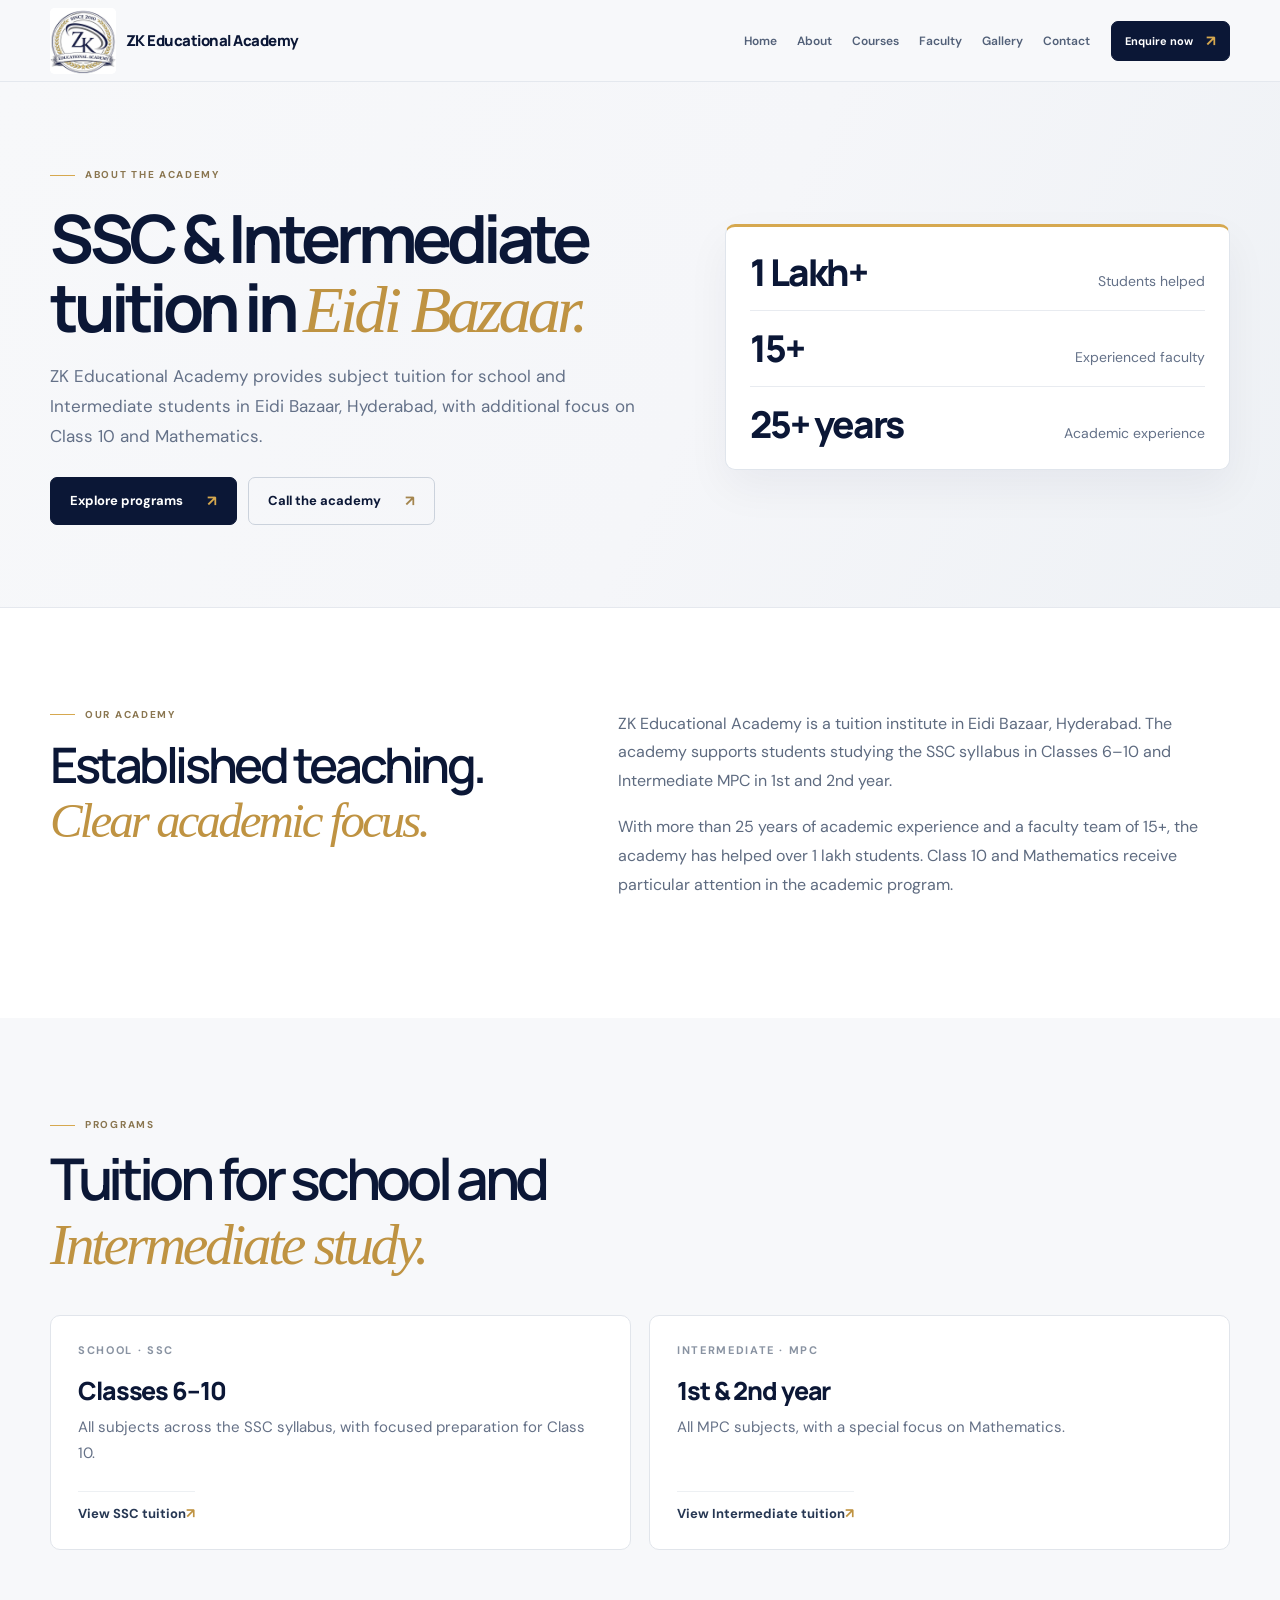
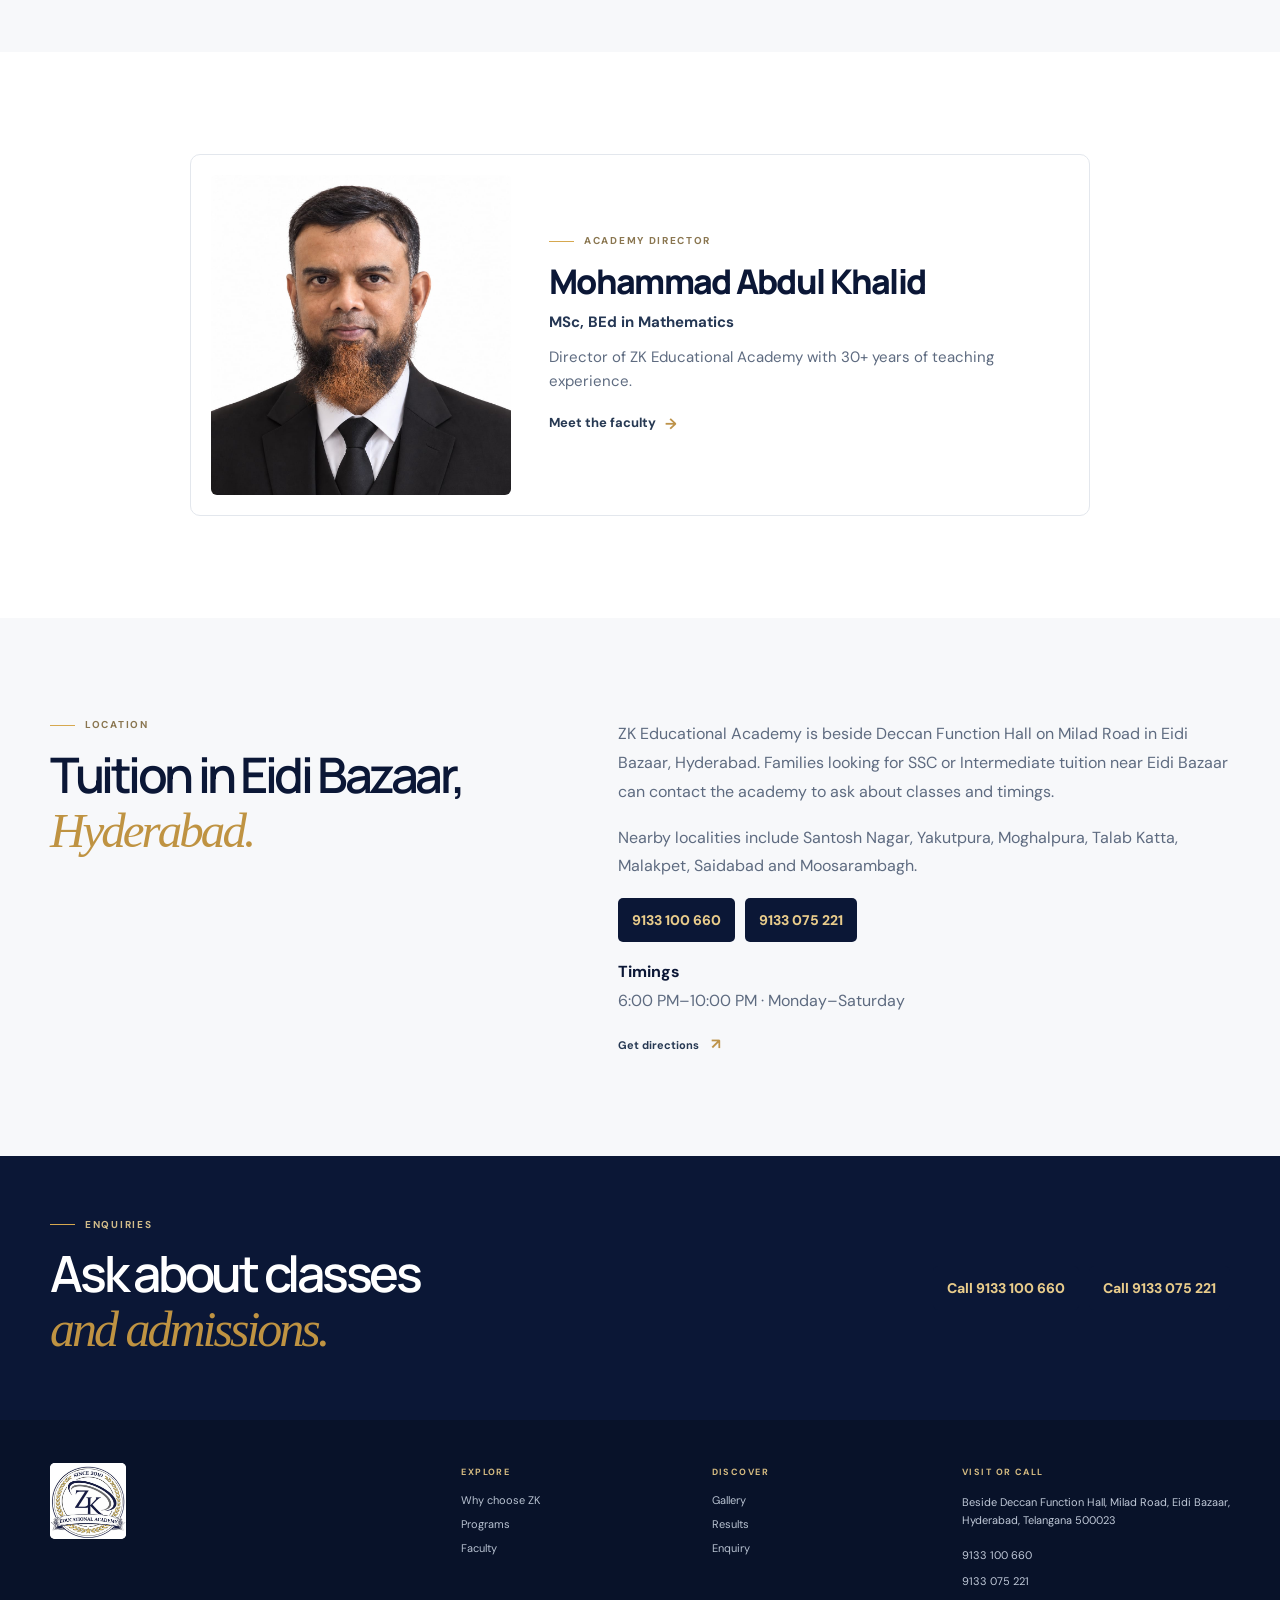
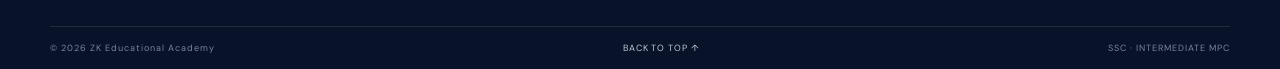
==== about.html @ 7c964c17 "Add files via upload" ====
<!doctype html>
<html lang="en">
<head>
  <meta charset="utf-8">
  <meta name="viewport" content="width=device-width, initial-scale=1">
  <meta name="theme-color" content="#0b1736">
  <meta name="description" content="Learn about ZK Educational Academy in Eidi Bazaar, Hyderabad. SSC Classes 6–10 and Intermediate MPC tuition, experienced faculty, address, timings and contact details.">
  <meta property="og:type" content="website">
  <meta property="og:title" content="About ZK Educational Academy | Tuition in Eidi Bazaar">
  <meta property="og:description" content="SSC and Intermediate MPC tuition in Eidi Bazaar, Hyderabad. Meet our faculty, view courses and find the academy.">
  <title>About ZK Educational Academy | SSC & Intermediate Tuition in Eidi Bazaar, Hyderabad</title>
  <link rel="preconnect" href="https://fonts.googleapis.com">
  <link rel="preconnect" href="https://fonts.gstatic.com" crossorigin>
  <link href="https://fonts.googleapis.com/css2?family=DM+Sans:wght@400;500;600;700&family=Manrope:wght@400;500;600;700;800&display=swap" rel="stylesheet">
  <link rel="stylesheet" href="styles.css">
  <script type="application/ld+json">
  {
    "@context": "https://schema.org",
    "@type": ["EducationalOrganization", "LocalBusiness"],
    "name": "ZK Educational Academy",
    "description": "Tuition for SSC Classes 6–10 and Intermediate MPC 1st and 2nd year, with a special focus on Mathematics.",
    "address": {
      "@type": "PostalAddress",
      "streetAddress": "Beside Deccan Function Hall, Milad Road, Eidi Bazaar",
      "addressLocality": "Hyderabad",
      "addressRegion": "Telangana",
      "postalCode": "500023",
      "addressCountry": "IN"
    },
    "telephone": "+91-9133-100-660",
    "contactPoint": [
      { "@type": "ContactPoint", "telephone": "+91-9133-100-660", "contactType": "admissions enquiries" },
      { "@type": "ContactPoint", "telephone": "+91-9133-075-221", "contactType": "admissions enquiries" }
    ],
    "openingHoursSpecification": {
      "@type": "OpeningHoursSpecification",
      "dayOfWeek": ["Monday", "Tuesday", "Wednesday", "Thursday", "Friday", "Saturday"],
      "opens": "18:00",
      "closes": "22:00"
    },
    "areaServed": [
      "Santosh Nagar", "Yakutpura", "Moghalpura", "Talab Katta", "Eidi Bazaar", "Malakpet", "Saidabad", "Moosarambagh"
    ]
  }
  </script>
</head>
<body>
  <header class="site-header" id="top">
    <div class="container nav-wrap">
      <a class="brand" href="index.html#home" aria-label="ZK Educational Academy home"><img class="brand-logo" src="assets/zk-logo.jpeg" alt=""><span class="brand-name">ZK Educational Academy</span></a>
      <button class="menu-toggle" aria-label="Open navigation" aria-expanded="false" aria-controls="about-navigation"><span></span><span></span></button>
      <nav class="main-nav" id="about-navigation" aria-label="Main navigation">
        <a href="index.html#home">Home</a><a href="about.html" aria-current="page">About</a><a href="index.html#courses">Courses</a><a href="index.html#faculty">Faculty</a><a href="gallery.html">Gallery</a><a href="index.html#contact">Contact</a>
        <a class="button button-small" href="index.html#contact">Enquire now <span aria-hidden="true">↗</span></a>
      </nav>
    </div>
  </header>
  <main class="about-page">
    <section class="about-hero">
      <div class="container about-hero-grid">
        <div>
          <div class="eyebrow"><span class="eyebrow-line"></span> About the academy</div>
          <h1>SSC & Intermediate tuition in <em>Eidi Bazaar.</em></h1>
          <p>ZK Educational Academy provides subject tuition for school and Intermediate students in Eidi Bazaar, Hyderabad, with additional focus on Class 10 and Mathematics.</p>
          <div class="about-hero-actions"><a class="button" href="index.html#courses">Explore programs <span aria-hidden="true">↗</span></a><a class="button button-outline" href="tel:+919133100660">Call the academy <span aria-hidden="true">↗</span></a></div>
        </div>
        <div class="about-metrics" aria-label="Academy experience and student statistics">
          <div><strong>1 Lakh+</strong><span>Students helped</span></div>
          <div><strong>15+</strong><span>Experienced faculty</span></div>
          <div><strong>25+ years</strong><span>Academic experience</span></div>
        </div>
      </div>
    </section>
    <section class="section about-story">
      <div class="container about-story-grid">
        <div class="about-section-title"><div class="eyebrow"><span class="eyebrow-line"></span> Our academy</div><h2>Established teaching.<br><em>Clear academic focus.</em></h2></div>
        <div class="about-story-copy">
          <p>ZK Educational Academy is a tuition institute in Eidi Bazaar, Hyderabad. The academy supports students studying the SSC syllabus in Classes 6–10 and Intermediate MPC in 1st and 2nd year.</p>
          <p>With more than 25 years of academic experience and a faculty team of 15+, the academy has helped over 1 lakh students. Class 10 and Mathematics receive particular attention in the academic program.</p>
        </div>
      </div>
    </section>
    <section class="section about-programs">
      <div class="container">
        <div class="section-heading"><div><div class="eyebrow"><span class="eyebrow-line"></span> Programs</div><h2>Tuition for school and<br><em>Intermediate study.</em></h2></div></div>
        <div class="about-program-grid">
          <article class="about-program-card"><span class="course-kicker">SCHOOL · SSC</span><h3>Classes 6–10</h3><p>All subjects across the SSC syllabus, with focused preparation for Class 10.</p><a class="course-link" href="index.html#courses">View SSC tuition <span>↗</span></a></article>
          <article class="about-program-card"><span class="course-kicker">INTERMEDIATE · MPC</span><h3>1st & 2nd year</h3><p>All MPC subjects, with a special focus on Mathematics.</p><a class="course-link" href="index.html#courses">View Intermediate tuition <span>↗</span></a></article>
        </div>
      </div>
    </section>
    <section class="section about-director">
      <div class="container about-director-card">
        <img src="assets/director.jpeg" alt="Mohammad Abdul Khalid, Director of ZK Educational Academy" loading="lazy">
        <div><div class="eyebrow"><span class="eyebrow-line"></span> Academy director</div><h2>Mohammad Abdul Khalid</h2><p class="about-director-qualification">MSc, BEd in Mathematics</p><p>Director of ZK Educational Academy with 30+ years of teaching experience.</p><a class="text-link" href="index.html#faculty">Meet the faculty <span>→</span></a></div>
      </div>
    </section>
    <section class="section about-local">
      <div class="container about-local-grid">
        <div><div class="eyebrow"><span class="eyebrow-line"></span> Location</div><h2>Tuition in Eidi Bazaar, <em>Hyderabad.</em></h2></div>
        <div><p>ZK Educational Academy is beside Deccan Function Hall on Milad Road in Eidi Bazaar, Hyderabad. Families looking for SSC or Intermediate tuition near Eidi Bazaar can contact the academy to ask about classes and timings.</p><p>Nearby localities include Santosh Nagar, Yakutpura, Moghalpura, Talab Katta, Malakpet, Saidabad and Moosarambagh.</p><div class="about-contact-actions"><a href="tel:+919133100660">9133 100 660</a><a href="tel:+919133075221">9133 075 221</a></div><p class="about-hours"><strong>Timings</strong><br>6:00 PM–10:00 PM · Monday–Saturday</p><a class="text-link" href="https://maps.google.com/?q=Beside+Deccan+Function+Hall,+Milad+Road,+Eidi+Bazaar,+Hyderabad,+Telangana+500023" target="_blank" rel="noopener">Get directions <span>↗</span></a></div>
      </div>
    </section>
    <section class="about-final-cta"><div class="container"><div><div class="eyebrow eyebrow-light"><span class="eyebrow-line"></span> Enquiries</div><h2>Ask about classes<br><em>and admissions.</em></h2></div><div class="about-contact-actions"><a href="tel:+919133100660">Call 9133 100 660</a><a href="tel:+919133075221">Call 9133 075 221</a></div></div></section>
  </main>
  <footer class="footer"><div class="container footer-main"><div><a class="brand brand-light" href="index.html#home" aria-label="ZK Educational Academy home"><img class="brand-logo" src="assets/zk-logo.jpeg" alt="ZK Educational Academy"></a></div><div class="footer-column"><span>EXPLORE</span><a href="index.html#about">Why choose ZK</a><a href="index.html#courses">Programs</a><a href="index.html#faculty">Faculty</a></div><div class="footer-column"><span>DISCOVER</span><a href="gallery.html">Gallery</a><a href="index.html#progress">Results</a><a href="index.html#contact">Enquiry</a></div><div class="footer-column footer-contact"><span>VISIT OR CALL</span><p class="footer-address">Beside Deccan Function Hall, Milad Road, Eidi Bazaar, Hyderabad, Telangana 500023</p><a href="tel:+919133100660">9133 100 660</a><a href="tel:+919133075221">9133 075 221</a></div></div><div class="container footer-bottom"><span>© <span id="year"></span> ZK Educational Academy</span><a href="#top">BACK TO TOP ↑</a><span>SSC · INTERMEDIATE MPC</span></div></footer>
  <script src="about.js"></script>
</body>
</html>
---- styles.css ----
:root{--navy:#0b1736;--navy-2:#13274a;--ink:#182847;--muted:#68758a;--gold:#d6a84f;--gold-light:#e9cc8b;--paper:#f7f8fa;--white:#fff;--line:#e3e7ed;--display:'Manrope',sans-serif;--body:'DM Sans',sans-serif;--wrap:1180px}*{box-sizing:border-box}html{scroll-behavior:smooth;scroll-padding-top:92px}body{margin:0;color:var(--ink);background:var(--paper);font-family:var(--body);-webkit-font-smoothing:antialiased}a{color:inherit;text-decoration:none}img{display:block;max-width:100%}.container{width:min(var(--wrap),calc(100% - 68px));margin:auto}.announcement{background:var(--navy);color:#c7d1e2;font-size:10px;letter-spacing:.035em}.announcement-inner{height:35px;display:flex;justify-content:space-between;align-items:center}.announcement a{color:var(--gold-light);font-weight:700}.announcement a span{padding-left:6px}.site-header{height:82px;position:sticky;top:0;z-index:20;background:#f7f8faee;backdrop-filter:blur(15px);border-bottom:1px solid #dfe4ebc9;transition:box-shadow .25s}.site-header.scrolled{box-shadow:0 7px 24px #0b17360d}.nav-wrap{height:100%;display:flex;align-items:center;justify-content:space-between}.brand{display:inline-flex;align-items:center;gap:10px;flex-shrink:0}.brand-mark{height:40px;width:40px;border-radius:13px;background:var(--navy);color:white;display:grid;place-content:center;font:800 15px var(--display);letter-spacing:-.09em;box-shadow:0 5px 12px #0b173624}.brand-mark span{color:var(--gold);display:inline}.brand-copy{display:flex;flex-direction:column;gap:2px}.brand-copy strong{font:800 13px var(--display);letter-spacing:-.035em;color:var(--navy)}.brand-copy small{font-size:8px;font-weight:700;letter-spacing:.26em;color:#7f899b}.main-nav{display:flex;align-items:center;gap:20px;font-size:10px;font-weight:600;color:#526078}.main-nav>a:not(.button){transition:color .2s}.main-nav>a:not(.button):hover{color:var(--gold)}.button{min-height:48px;padding:0 19px;display:inline-flex;align-items:center;justify-content:center;gap:24px;background:var(--navy);color:#fff;font:700 11px var(--body);border:1px solid var(--navy);border-radius:7px;transition:transform .2s,background .2s,box-shadow .2s}.button:hover{transform:translateY(-2px);background:#172c50;box-shadow:0 8px 22px #0b173626}.button span{font-size:15px;color:var(--gold)}.button-small{min-height:40px;padding:0 13px;gap:13px;margin-left:1px;font-size:10px}.menu-toggle{display:none}.hero{position:relative;overflow:hidden;padding:69px 0 23px;background:linear-gradient(115deg,#f7f8fa 0%,#f5f6f9 51%,#f0f2f6 100%)}.hero-orb{position:absolute;width:600px;height:600px;border-radius:50%;right:-190px;top:-320px;border:1px solid #e9e2cf;box-shadow:0 0 0 55px #d6a84f08,0 0 0 110px #d6a84f05}.hero-grid{position:relative;display:grid;grid-template-columns:.92fr 1.08fr;gap:58px;align-items:center}.hero-copy{padding:8px 0 0 13px}.eyebrow{display:flex;align-items:center;gap:10px;font-size:9px;line-height:1;text-transform:uppercase;letter-spacing:.17em;font-weight:700;color:#8a7650}.eyebrow-line{height:1px;width:25px;background:var(--gold)}.hero h1,.section h2,.contact-copy h2{font:600 clamp(47px,5.3vw,69px)/1.05 var(--display);letter-spacing:-.075em;color:var(--navy)}.hero h1{margin:25px 0 18px}.hero h1 em,.section h2 em,.contact-copy h2 em{font-family:Georgia,serif;font-weight:400;color:#bf9342;letter-spacing:-.06em}.hero-copy>p{max-width:435px;color:#69758a;font-size:13px;line-height:1.9;margin:0}.hero-actions{display:flex;align-items:center;gap:12px;margin-top:28px}.button-outline{color:var(--navy);background:transparent;border-color:#cbd2dc}.button-outline span{color:#a4854e}.button-outline:hover{color:white;border-color:var(--navy)}.hero-footnote{display:flex;align-items:center;gap:10px;margin-top:41px;color:#788297;font-size:10px}.mini-star{color:var(--gold);font-size:16px}.hero-image-wrap{position:relative;height:485px;border-radius:13px;overflow:hidden;background:#c4c9bd;box-shadow:0 22px 55px #0b17361a}.hero-image{width:100%;height:100%;object-fit:cover;object-position:center 51%;transition:transform .65s cubic-bezier(.2,.65,.3,1)}.hero-image-wrap:hover .hero-image,.experience-visual:hover img,.gallery-main:hover img{transform:scale(1.035)}.image-overlay{position:absolute;inset:0;background:linear-gradient(180deg,#0b173607 45%,#0b17366e 100%)}.image-tag{position:absolute;bottom:21px;left:21px;color:white;display:flex;align-items:center;gap:9px;font-size:10px;font-weight:600}.tag-dot{width:7px;height:7px;background:var(--gold);border-radius:50%;box-shadow:0 0 0 4px #d6a84f35}.hero-image-index{position:absolute;top:19px;left:20px;display:flex;flex-direction:column;color:white;font:800 18px var(--display);letter-spacing:-.05em}.hero-image-index span{font:600 7px var(--body);letter-spacing:.19em;margin-top:3px}.hero-bottom{display:flex;align-items:center;gap:16px;margin-top:35px;color:#8b94a2;font-size:8px;letter-spacing:.15em;font-weight:700}.hero-bottom-line{height:1px;width:50px;background:#c6ccd3}.hero-bottom a{color:#46556c;letter-spacing:0;font-size:9px}.hero-bottom a span{color:var(--gold);padding-left:7px;font-size:12px}.trust-strip{background:var(--white);border-top:1px solid #e8ebf0;border-bottom:1px solid #e8ebf0}.trust-items{display:grid;grid-template-columns:repeat(4,1fr);padding:22px 0}.trust-items>div{display:flex;align-items:center;gap:13px;padding:0 22px;border-right:1px solid var(--line)}.trust-items>div:first-child{padding-left:9px}.trust-items>div:last-child{border:0}.trust-icon{width:34px;height:34px;border-radius:10px;display:grid;place-items:center;background:#f7f2e7;color:#b78e44;font-size:16px}.trust-items p{display:flex;flex-direction:column;gap:4px;margin:0}.trust-items strong{font-size:10px;color:var(--navy)}.trust-items small{font-size:9px;color:#8690a0}.section{padding:102px 0}.section-heading{display:flex;align-items:flex-end;justify-content:space-between;gap:30px;margin-bottom:39px}.section h2{font-size:clamp(36px,4vw,51px);margin:17px 0 0;line-height:1.1}.section-heading>p,.experience-head>p{font-size:12px;line-height:1.9;color:var(--muted);max-width:340px;margin:0 0 5px}.why{background:var(--paper)}.feature-grid{display:grid;grid-template-columns:repeat(3,1fr);border-top:1px solid var(--line);border-left:1px solid var(--line)}.feature-card{min-height:205px;padding:22px 23px 20px;background:white;border-right:1px solid var(--line);border-bottom:1px solid var(--line);position:relative;transition:transform .25s,box-shadow .25s;z-index:0}.feature-card:hover{transform:translateY(-4px);box-shadow:0 15px 30px #0b173610;z-index:1}.feature-number{position:absolute;top:20px;right:21px;font-size:8px;font-weight:700;letter-spacing:.12em;color:#a5adba}.feature-symbol{font-size:21px;color:var(--gold)}.feature-card h3{font:700 15px var(--display);letter-spacing:-.04em;color:var(--navy);margin:22px 0 8px}.feature-card p{font-size:10px;line-height:1.8;color:#737f91;margin:0;max-width:255px}.feature-card-dark{background:var(--navy)}.feature-card-dark h3{color:white}.feature-card-dark p{color:#b4bfd0}.feature-card-dark .feature-number{color:#8a9ab7}.courses{background:#eef0f4}.course-grid{display:grid;grid-template-columns:1fr 1fr;gap:19px}.course-card{background:#fff;border:1px solid #e1e5eb;border-radius:10px;overflow:hidden;display:grid;grid-template-columns:.91fr 1.09fr;min-height:280px;transition:transform .25s,box-shadow .25s}.course-card:hover{transform:translateY(-4px);box-shadow:0 17px 33px #0b173613}.course-top{grid-column:1/-1;display:flex;align-items:center;justify-content:space-between;padding:15px 18px 0}.course-kicker{font-size:8px;letter-spacing:.15em;color:#8993a2;font-weight:700}.course-icon{font-size:9px;font-weight:700;color:#b18a48}.course-art{position:relative;margin:13px 0 18px 18px;min-height:186px;border-radius:6px;overflow:hidden;display:flex;align-items:center;justify-content:center}.school-art{background:#e8ebf0}.school-art>span{font:700 56px var(--display);letter-spacing:-.09em;color:#142746;z-index:1}.school-art i{position:absolute;height:1px;width:140%;left:-20%;background:#c8d0dc;transform:rotate(-34deg)}.school-art i:nth-of-type(1){top:37%}.school-art i:nth-of-type(2){top:54%;transform:rotate(27deg);background:#d9bd87}.school-art i:nth-of-type(3){top:72%;transform:rotate(-9deg)}.inter-art{background:#0d1c3c;color:#fff;flex-direction:column;gap:1px}.inter-art>span{font:italic 72px Georgia,serif;color:var(--gold-light);line-height:1}.inter-art small{font-size:7px;letter-spacing:.25em;color:#d8deea}.inter-art i{position:absolute;width:70px;height:70px;border:1px solid #d6a84f45;border-radius:50%;top:22px;right:22px}.inter-art i:last-child{width:120px;height:120px;top:auto;right:auto;bottom:-78px;left:18px}.course-info{padding:25px 20px 18px;display:flex;flex-direction:column}.course-info h3{font:700 17px var(--display);letter-spacing:-.05em;margin:0 0 7px;color:var(--navy)}.course-info>p{font-size:10px;line-height:1.7;color:#788397;margin:0;max-width:250px}.class-pills{display:flex;flex-wrap:wrap;gap:5px;margin:14px 0}.class-pills span{font-size:8px;padding:6px 8px;border:1px solid #e2e6eb;border-radius:3px;color:#58667e}.course-link{display:flex;justify-content:space-between;align-items:center;margin-top:auto;padding-top:12px;border-top:1px solid #edf0f3;font-size:9px;font-weight:700;color:#263753}.course-link span{font-size:14px;color:#bf9342}.course-note{display:flex;justify-content:space-between;gap:20px;padding:18px 2px 0;color:#727e91;font-size:9px;line-height:1.6}.course-note a{color:#253955;font-weight:700;white-space:nowrap}.course-note a span{color:#bf9342;margin-left:5px}.faculty{background:white}.faculty-layout{display:grid;grid-template-columns:.84fr 1.16fr;gap:85px;align-items:center}.faculty-intro h2{margin-bottom:18px}.faculty-intro>p{font-size:12px;line-height:1.9;color:var(--muted);max-width:365px;margin:0 0 25px}.text-link{font-size:10px;font-weight:700;color:#263852}.text-link span{font-size:15px;color:#bd934a;margin-left:9px;transition:margin .2s}.text-link:hover span{margin-left:14px}.faculty-feature{display:grid;grid-template-columns:.88fr 1.12fr;min-height:270px;border:1px solid var(--line);border-radius:9px;overflow:hidden;background:#f9fafb}.faculty-photo{position:relative;overflow:hidden;min-height:270px}.faculty-photo img{height:100%;width:100%;object-fit:cover;object-position:68% center;filter:saturate(.78)}.photo-label{position:absolute;left:10px;bottom:10px;background:#0b1736b5;color:#fff;padding:5px 8px;border-radius:3px;font-size:7px;letter-spacing:.05em}.faculty-details{padding:26px 21px;display:flex;flex-direction:column;align-items:flex-start}.faculty-placeholder{font-size:7px;font-weight:700;letter-spacing:.18em;color:#a5854a}.faculty-details h3{font:700 18px var(--display);letter-spacing:-.05em;color:var(--navy);margin:17px 0 9px}.faculty-details p{font-size:10px;line-height:1.8;color:#778295;margin:0 0 20px}.faculty-details .text-link{margin-top:auto}.experience{background:#f0f1f4}.experience-head{display:flex;align-items:flex-end;justify-content:space-between;gap:30px;margin-bottom:30px}.experience-head h2{margin-bottom:0}.experience-visual{position:relative;height:390px;overflow:hidden;border-radius:9px;background:#c7ccc4}.experience-visual img{width:100%;height:100%;object-fit:cover;object-position:center 48%;transition:transform .65s}.experience-shade{position:absolute;inset:0;background:linear-gradient(90deg,#0b1736b5 0%,#0b17362b 48%,transparent 100%)}.experience-caption{position:absolute;left:38px;bottom:35px;color:white;display:flex;flex-direction:column;gap:12px}.experience-caption span{font-size:8px;font-weight:700;letter-spacing:.19em;color:#e2c98f}.experience-caption strong{font:600 29px/1.2 var(--display);letter-spacing:-.055em}.image-disclaimer{position:absolute;right:13px;bottom:12px;padding:6px 8px;background:#0b173699;color:white;border-radius:3px;font-size:7px;letter-spacing:.04em}.experience-tags{display:flex;align-items:center;gap:8px;padding-top:15px}.experience-tags span{font-size:8px;padding:7px 10px;border:1px solid #d8dde5;border-radius:20px;color:#657187}.experience-tags a{margin-left:auto;font-size:9px;font-weight:700;color:#283b59}.experience-tags a span{border:0;padding:0;color:#bf9342;font-size:13px}.process{background:white}.steps{display:grid;grid-template-columns:repeat(4,1fr);position:relative}.steps:before{content:'';position:absolute;left:8%;right:8%;top:32px;height:1px;background:#e3e5e9}.step{position:relative;padding:0 19px 0 0}.step>span{position:relative;z-index:1;width:65px;height:65px;border:1px solid #e3e5e9;border-radius:50%;background:white;display:grid;place-items:center;color:#b28c4b;font:600 12px var(--display)}.step-icon{position:absolute;top:17px;left:83px;color:#a7afba;font-size:17px}.step h3{font:700 14px var(--display);color:var(--navy);margin:19px 0 6px}.step p{font-size:10px;line-height:1.8;color:#778295;max-width:190px;margin:0}.progress-band{background:var(--navy);color:white;padding:82px 0;overflow:hidden;position:relative}.progress-band:after{content:'';position:absolute;right:-170px;top:-240px;width:600px;height:600px;border:1px solid #ffffff10;border-radius:50%;box-shadow:0 0 0 60px #ffffff04,0 0 0 120px #ffffff03}.progress-inner{display:grid;grid-template-columns:.9fr 1.1fr;align-items:center;gap:90px;position:relative;z-index:1}.eyebrow-light{color:#d2bc8a}.progress-copy h2{font:600 clamp(38px,4vw,51px)/1.1 var(--display);letter-spacing:-.07em;margin:18px 0}.progress-copy h2 em{font-family:Georgia,serif;color:var(--gold-light);font-weight:400}.progress-copy>p{font-size:11px;line-height:1.9;color:#bcc7d8;max-width:390px;margin:0 0 24px}.button-gold{background:var(--gold);border-color:var(--gold);color:var(--navy)}.button-gold span{color:var(--navy)}.button-gold:hover{background:#e2ba6b;border-color:#e2ba6b}.progress-visual{height:250px;border:1px solid #ffffff1c;border-radius:9px;display:grid;place-items:center;position:relative;background:radial-gradient(ellipse at center,#1a3158 0,#0b1736 68%)}.progress-glyph{font:800 112px var(--display);letter-spacing:-.12em;color:#d6a84f;opacity:.87;text-shadow:0 12px 50px #d6a84f24}.progress-caption{position:absolute;bottom:19px;color:#aab8cb;font-size:7px;letter-spacing:.21em}.gallery{background:#f7f8fa}.gallery-grid{display:grid;grid-template-columns:1.5fr 1fr;gap:14px;height:365px}.gallery-main{margin:0;position:relative;overflow:hidden;border-radius:8px;background:#c6ccc2}.gallery-main img{width:100%;height:100%;object-fit:cover;object-position:center 48%;transition:transform .6s}.gallery-main:after{content:'';position:absolute;inset:40% 0 0;background:linear-gradient(transparent,#0b1736b5)}.gallery-main figcaption{position:absolute;z-index:1;left:20px;bottom:18px;display:flex;flex-direction:column;gap:5px;color:white}.gallery-main figcaption span{font-size:7px;letter-spacing:.17em;color:#e3cb92}.gallery-main figcaption strong{font:600 16px var(--display)}.gallery-side{display:grid;grid-template-rows:1fr 1fr;gap:14px}.gallery-placeholder{border-radius:8px;background:#e7eaf0;border:1px dashed #c8cfdb;display:flex;flex-direction:column;align-items:flex-start;justify-content:center;padding:22px 25px;position:relative;overflow:hidden}.gallery-placeholder:after{content:'';position:absolute;width:180px;height:180px;border:1px solid #cbd2dc;border-radius:50%;right:-42px;top:-81px;box-shadow:0 0 0 20px #f0f2f5,0 0 0 21px #d8dde6}.gallery-placeholder-warm{background:#f1ede5;border-color:#ddd2bd}.gallery-placeholder-warm:after{border-color:#e0d2b7;box-shadow:0 0 0 20px #f5f2ed,0 0 0 21px #e5dbc9}.placeholder-mark{font:700 25px var(--display);color:#b58c45;z-index:1}.gallery-placeholder>span:nth-child(2){font-size:7px;letter-spacing:.16em;color:#8a94a4;font-weight:700;margin-top:11px;z-index:1}.gallery-placeholder strong{font:700 13px var(--display);color:#253753;margin-top:5px;z-index:1}.gallery-note{font-size:8px;color:#8a94a3;margin:11px 0 0}.faq{background:white}.faq-layout{display:grid;grid-template-columns:.75fr 1.25fr;gap:95px}.faq-intro h2{font-size:42px;margin-bottom:16px}.faq-intro>p{font-size:11px;line-height:1.9;color:var(--muted);max-width:300px;margin:0 0 20px}.faq-list details{border-bottom:1px solid var(--line)}.faq-list details:first-child{border-top:1px solid var(--line)}.faq-list summary{list-style:none;cursor:pointer;display:flex;justify-content:space-between;align-items:center;gap:20px;padding:17px 2px;font-size:11px;font-weight:700;color:#233651}.faq-list summary::-webkit-details-marker{display:none}.faq-list summary span{height:22px;width:22px;border:1px solid #e0e4e9;border-radius:50%;display:grid;place-items:center;color:#b18d4e;font-size:13px;font-weight:400;flex-shrink:0;transition:transform .2s}.faq-list details[open] summary span{transform:rotate(45deg)}.faq-list details p{font-size:10px;line-height:1.85;color:#748094;padding:0 35px 16px 2px;margin:0}.contact-cta{background:linear-gradient(115deg,#0b1736,#12264a);padding:79px 0;color:white;position:relative;overflow:hidden}.contact-cta:after{content:'';position:absolute;right:-145px;bottom:-320px;width:560px;height:560px;border:1px solid #ffffff12;border-radius:50%;box-shadow:0 0 0 55px #ffffff04,0 0 0 110px #ffffff03}.contact-layout{display:grid;grid-template-columns:1fr .82fr;gap:88px;align-items:center;position:relative;z-index:1}.contact-copy h2{font-size:clamp(40px,4.5vw,56px);color:white;margin:20px 0 17px}.contact-copy h2 em{color:var(--gold-light)}.contact-copy>p{font-size:11px;line-height:1.8;color:#bdc7d7;max-width:400px}.contact-actions{display:flex;align-items:center;gap:20px;margin-top:25px}.contact-direct{font-size:9px;color:#e0e5ed}.contact-direct span{color:var(--gold-light);padding-left:7px}.contact-form{background:#fff;color:var(--navy);padding:23px;border-radius:9px;box-shadow:0 20px 50px #030b1f3b;display:grid;grid-template-columns:1fr 1fr;gap:13px}.form-heading{grid-column:1/-1;display:flex;flex-direction:column;gap:6px;margin-bottom:3px}.form-heading span{font-size:7px;letter-spacing:.17em;color:#a18148;font-weight:700}.form-heading strong{font:700 17px var(--display);letter-spacing:-.04em}.contact-form label{display:flex;flex-direction:column;gap:7px;font-size:8px;font-weight:700;color:#43516a}.contact-form label:nth-of-type(3){grid-column:1/-1}.contact-form input,.contact-form select{width:100%;height:39px;padding:0 10px;background:#f9fafb;border:1px solid #dfe4ea;border-radius:4px;color:#172746;font:10px var(--body);outline:0}.contact-form input:focus,.contact-form select:focus{border-color:#c59b50;box-shadow:0 0 0 2px #d6a84f24}.contact-form input::placeholder{color:#a1a9b4}.form-button{min-height:41px;font-size:9px;gap:17px;padding:0 13px}.form-note{font-size:8px;line-height:1.5;color:#8993a1;margin:0;align-self:center}.footer{background:#081229;color:#fff}.footer-main{display:grid;grid-template-columns:1.4fr .8fr .8fr 1fr;gap:36px;padding:43px 0 38px}.brand-light .brand-mark{background:#f2f3f6;color:var(--navy)}.brand-light .brand-copy strong{color:#fff}.brand-light .brand-copy small{color:#93a0b3}.footer-about{font-size:9px;line-height:1.8;color:#9eabc0;margin:14px 0 0}.footer-column{display:flex;flex-direction:column;align-items:flex-start;gap:10px}.footer-column>span{font-size:7px;letter-spacing:.16em;color:#d5bb81;font-weight:700;margin:3px 0 5px}.footer-column>a{font-size:9px;color:#b8c2d1;transition:color .2s}.footer-column>a:hover{color:var(--gold-light)}.footer-contact p{font-size:9px;line-height:1.8;color:#c0c9d8;margin:0}.footer-contact p small{color:#7e8ca2}.footer-contact>a{margin-top:2px;color:#e2c989}.footer-contact>a span{padding-left:5px}.footer-bottom{height:43px;border-top:1px solid #ffffff1a;display:flex;justify-content:space-between;align-items:center;color:#78869b;font-size:7px;letter-spacing:.11em}.footer-bottom a{color:#c0cad8}.reveal{opacity:1;transform:none;transition:opacity .65s ease,transform .65s cubic-bezier(.2,.65,.3,1)}.reveal-ready .reveal{opacity:0;transform:translateY(16px)}.reveal-ready .reveal.visible{opacity:1;transform:translateY(0)}.reveal-late{transition-delay:.13s}
@media(max-width:1100px){.main-nav{gap:13px;font-size:9px}.main-nav .button-small{font-size:9px;padding:0 10px;gap:8px}.hero-grid{gap:34px}.hero-image-wrap{height:435px}.faculty-layout{gap:48px}.contact-layout{gap:55px}}@media(max-width:850px){.container{width:calc(100% - 48px)}.site-header{height:72px}.menu-toggle{width:40px;height:40px;display:flex;flex-direction:column;justify-content:center;align-items:center;gap:6px;background:transparent;border:1px solid #dfe4eb;border-radius:6px;cursor:pointer}.menu-toggle span{width:17px;height:1.5px;background:var(--navy);transition:transform .2s}.menu-toggle[aria-expanded=true] span:first-child{transform:translateY(3.75px) rotate(45deg)}.menu-toggle[aria-expanded=true] span:last-child{transform:translateY(-3.75px) rotate(-45deg)}.main-nav{display:none;position:absolute;left:0;right:0;top:72px;padding:12px 24px 21px;background:var(--paper);border-bottom:1px solid var(--line);box-shadow:0 15px 25px #0b173616;align-items:stretch;flex-direction:column;gap:0;font-size:12px}.main-nav.open{display:flex}.main-nav>a:not(.button){padding:12px 0;border-bottom:1px solid #e7eaf0}.main-nav .button{align-self:flex-start;margin-top:14px;padding:0 14px}.hero{padding-top:52px}.hero-grid{grid-template-columns:.9fr 1.1fr;gap:25px}.hero-copy{padding-left:0}.hero h1{font-size:clamp(43px,7vw,58px)}.hero-image-wrap{height:390px}.hero-actions{flex-wrap:wrap}.trust-items>div{padding:0 11px;gap:9px}.trust-items strong{font-size:9px}.trust-items small{font-size:8px}.section{padding:80px 0}.feature-card{padding:19px 17px;min-height:192px}.course-card{grid-template-columns:1fr}.course-art{margin:12px 14px 0;min-height:140px}.course-info{padding:16px 17px}.course-top{padding:15px 16px 0}.faculty-layout{grid-template-columns:1fr;gap:30px}.faculty-intro>p{max-width:500px}.faculty-feature{max-width:650px}.progress-inner{gap:35px}.faq-layout{gap:45px}.contact-layout{gap:35px}.footer-main{gap:20px;grid-template-columns:1fr .7fr .7fr 1fr}}@media(max-width:600px){.container{width:calc(100% - 38px)}.announcement{font-size:8px}.announcement-inner{height:32px}.announcement-inner>span{max-width:61%;overflow:hidden;text-overflow:ellipsis;white-space:nowrap}.site-header{height:66px}.main-nav{top:66px}.brand-mark{height:37px;width:37px}.brand-copy strong{font-size:12px}.hero{padding:39px 0 18px}.hero-grid{grid-template-columns:1fr;gap:27px}.hero h1{font-size:clamp(48px,13vw,64px);margin:19px 0 14px}.hero-copy>p{font-size:12px;max-width:440px}.hero-actions{margin-top:20px;gap:9px}.button{min-height:44px;padding:0 14px;gap:16px;font-size:10px}.hero-footnote{margin-top:24px;font-size:9px}.hero-image-wrap{height:315px}.hero-image{object-position:57% center}.image-tag{font-size:8px;bottom:14px;left:13px}.hero-image-index{top:14px;left:14px}.hero-bottom{margin-top:21px;font-size:7px;gap:10px}.trust-items{grid-template-columns:1fr 1fr;padding:10px 0}.trust-items>div{padding:12px 7px;border:0}.trust-items>div:first-child{padding-left:7px}.trust-items>div:nth-child(odd){border-right:1px solid var(--line)}.trust-icon{width:30px;height:30px;flex-shrink:0}.section{padding:67px 0}.section-heading{display:block;margin-bottom:27px}.section h2{font-size:39px;margin-top:15px}.section-heading>p{font-size:11px;margin:15px 0 0;max-width:430px}.feature-grid{grid-template-columns:1fr 1fr}.feature-card{min-height:187px;padding:16px 13px}.feature-number{top:15px;right:13px}.feature-card h3{font-size:13px;margin:20px 0 7px}.feature-card p{font-size:9px}.feature-symbol{font-size:18px}.course-grid{grid-template-columns:1fr;gap:12px}.course-card{grid-template-columns:.8fr 1.2fr;min-height:260px}.course-top{grid-column:1/-1}.course-art{margin:12px 0 15px 13px;min-height:180px}.course-info{padding:22px 14px 15px}.course-info h3{font-size:14px}.course-info>p{font-size:9px}.class-pills{gap:4px;margin:10px 0}.class-pills span{font-size:7px;padding:5px 6px}.course-note{flex-direction:column;gap:9px;font-size:8px}.course-note a{white-space:normal}.faculty-layout{gap:23px}.faculty-intro h2{font-size:38px}.faculty-intro>p{font-size:11px}.faculty-feature{grid-template-columns:.86fr 1.14fr;min-height:238px}.faculty-photo{min-height:238px}.faculty-details{padding:18px 13px}.faculty-details h3{font-size:15px;margin:13px 0 7px}.faculty-details p{font-size:9px}.faculty-details .text-link{font-size:8px}.experience-head{display:block;margin-bottom:22px}.experience-head>p{margin-top:13px}.experience-visual{height:300px}.experience-caption{left:18px;bottom:26px}.experience-caption strong{font-size:24px}.experience-tags{flex-wrap:wrap;gap:6px}.experience-tags span{font-size:7px;padding:6px 8px}.experience-tags a{width:100%;margin:6px 0 0}.steps{grid-template-columns:1fr 1fr;gap:24px 12px}.steps:before{display:none}.step{padding:0}.step>span{width:52px;height:52px}.step-icon{top:14px;left:67px}.step h3{margin:12px 0 5px}.step p{font-size:9px}.progress-band{padding:63px 0}.progress-inner{grid-template-columns:1fr;gap:27px}.progress-copy h2{font-size:42px}.progress-copy>p{font-size:10px}.progress-visual{height:165px}.progress-glyph{font-size:82px}.gallery-grid{height:auto;grid-template-columns:1fr;gap:10px}.gallery-main{height:260px}.gallery-side{grid-template-columns:1fr 1fr;grid-template-rows:145px;gap:10px}.gallery-placeholder{padding:12px}.gallery-placeholder:after{width:120px;height:120px;right:-50px;top:-50px;box-shadow:0 0 0 12px #f0f2f5,0 0 0 13px #d8dde6}.gallery-placeholder-warm:after{box-shadow:0 0 0 12px #f5f2ed,0 0 0 13px #e5dbc9}.gallery-placeholder strong{font-size:10px}.gallery-note{font-size:7px;line-height:1.6}.faq-layout{grid-template-columns:1fr;gap:25px}.faq-intro h2{font-size:37px}.faq-intro>p{max-width:430px}.faq-list summary{font-size:10px;padding:15px 1px}.faq-list details p{font-size:9px}.contact-cta{padding:62px 0}.contact-layout{grid-template-columns:1fr;gap:27px}.contact-copy h2{font-size:43px}.contact-copy>p{font-size:10px}.contact-form{padding:17px;gap:12px}.contact-form input,.contact-form select{height:37px}.footer-main{grid-template-columns:1fr 1fr;gap:25px 16px;padding:32px 0}.footer-about{font-size:8px}.footer-column{gap:9px}.footer-contact{grid-column:1/-1}.footer-bottom{font-size:6px;letter-spacing:.07em}}@media(max-width:370px){.container{width:calc(100% - 30px)}.hero h1{font-size:47px}.hero-actions .button{gap:10px;padding:0 10px}.course-card{grid-template-columns:1fr}.course-art{min-height:130px;margin-right:13px}.course-info{padding-top:14px}.course-top{padding-top:13px}.faculty-feature{grid-template-columns:.8fr 1.2fr}.faculty-details{padding:15px 10px}.feature-card{min-height:200px}.feature-card h3{font-size:12px}.feature-card p{font-size:8px}}@media(prefers-reduced-motion:reduce){html{scroll-behavior:auto}*,*:before,*:after{animation-duration:.01ms!important;animation-iteration-count:1!important;scroll-behavior:auto!important;transition-duration:.01ms!important}.reveal{opacity:1;transform:none}}

/* Readability refinements: preserve the existing palette and component layout. */
.announcement{font-size:11px}
.main-nav{font-size:12px}
.main-nav .button-small{font-size:11px}
.eyebrow{font-size:10px}
.hero h1{font-size:clamp(54px,5.8vw,74px)}
.hero-copy>p,.section-heading>p,.experience-head>p,.faculty-intro>p,.contact-copy>p{font-size:14px;line-height:1.75}
.hero-image-wrap{height:500px}
.hero-bottom{font-size:9px}
.stats-strip{background:var(--navy);color:white}
.stats-items{display:grid;grid-template-columns:1.35fr 1fr 1fr;align-items:center;padding:26px 0}
.stats-items>div{min-height:70px;padding:5px 25px;border-left:1px solid #ffffff24;display:flex;flex-direction:column;justify-content:center}
.stats-items>div:first-child{border-left:0;padding-left:10px}
.stat-primary strong{font:800 clamp(58px,6vw,76px)/.95 var(--display);letter-spacing:-.075em;color:white;white-space:nowrap}
.stat-primary strong span{color:var(--gold)}
.stat-primary p{font-size:14px;font-weight:600;color:#d6deea;margin:9px 0 0}
.stat-item .stat-value{font:800 clamp(38px,4vw,52px)/1 var(--display);color:var(--gold-light);letter-spacing:-.06em;white-space:nowrap}
.stat-item .stat-value span{font:700 .56em var(--display);letter-spacing:-.03em}
.stat-item p{font-size:13px;line-height:1.45;color:#d1d9e6;margin:7px 0 0}
.section h2{font-size:clamp(42px,4.5vw,58px)}
.feature-card{min-height:195px}
.feature-card h3{font-size:17px}
.feature-card p,.course-info>p,.faculty-details p,.step p,.progress-copy>p,.faq-intro>p,.faq-list details p{font-size:13px;line-height:1.7}
.feature-number,.course-kicker,.faculty-placeholder,.experience-caption span,.image-disclaimer,.gallery-main figcaption span,.gallery-placeholder>span:nth-child(2),.form-heading span,.footer-column>span{font-size:9px}
.course-info h3{font-size:19px}
.class-pills span{font-size:10px}
.course-link,.course-note,.experience-tags a,.text-link,.contact-direct{font-size:11px}
.faculty-details h3{font-size:20px}
.experience-caption strong{font-size:34px}
.gallery-placeholder strong{font-size:15px}
.gallery-note{font-size:10px}
.faq-list summary{font-size:13px}
.contact-form label{font-size:10px}
.contact-form input,.contact-form select{font-size:12px;height:43px}
.form-button{font-size:11px}
.form-note{font-size:10px}
.footer-column>a,.footer-contact p{font-size:11px}
.footer-about{font-size:10px}
.footer-bottom{font-size:9px}
.brand-logo{display:block;width:66px;height:66px;object-fit:contain;background:#fff;border-radius:5px}
.brand-light .brand-logo{width:76px;height:76px}
.results-section{padding:64px 0 82px;background:#f0f1f4}
.results-container{width:min(1440px,calc(100% - 52px))}
.results-heading{margin-bottom:24px}
.result-item+.result-item{margin-top:54px}
.result-item h2{font:700 clamp(25px,3vw,34px)/1.2 var(--display);letter-spacing:-.055em;color:var(--navy);margin:0 0 16px}
.result-banner-scroll{width:100%;overflow-x:auto;overflow-y:hidden;border:1px solid #dfe3e8;border-radius:7px;background:#fff;box-shadow:0 12px 34px #0b17360d;-webkit-overflow-scrolling:touch;overscroll-behavior-x:contain}
.result-banner-scroll:focus-visible{outline:3px solid #d6a84f;outline-offset:3px}
.result-banner{display:block;width:2048px;min-width:2048px;max-width:none;height:auto;object-fit:contain}
.faculty-count{display:flex;flex-direction:column;align-items:center;justify-content:center;gap:10px;background:linear-gradient(145deg,#0b1736,#18335c);color:#fff;text-align:center}
.faculty-count strong{font:800 clamp(54px,7vw,82px)/.95 var(--display);letter-spacing:-.08em;color:var(--gold-light)}
.faculty-count span{font-size:9px;letter-spacing:.16em;font-weight:700;color:#dbe1eb}
.gallery-photo{margin:0;position:relative;overflow:hidden;border-radius:8px;background:#d4d9dc;min-height:0}
.gallery-photo img{display:block;width:100%;height:100%;object-fit:cover;transition:transform .5s ease}
.gallery-photo:hover img{transform:scale(1.035)}
.gallery-photo figcaption{position:absolute;left:0;right:0;bottom:0;padding:20px 12px 11px;background:linear-gradient(transparent,#0b1736a8);color:#fff;font-size:9px;font-weight:600}
.classroom-carousel{width:100%;min-width:0}
.carousel-viewport{width:100%;overflow-x:auto;overflow-y:hidden;scrollbar-width:none;overscroll-behavior-x:contain;cursor:grab;touch-action:pan-x;-webkit-overflow-scrolling:touch}
.carousel-viewport::-webkit-scrollbar{display:none}
.carousel-viewport:active{cursor:grabbing}
.carousel-viewport:focus-visible{outline:2px solid var(--gold);outline-offset:4px;border-radius:7px}
.carousel-track,.carousel-group{display:flex;width:max-content}
.carousel-group{gap:16px;padding-right:16px}
.carousel-slide{position:relative;flex:0 0 clamp(350px,38vw,470px);aspect-ratio:1.35;margin:0;overflow:hidden;border-radius:8px;background:#d4d9dc;box-shadow:0 8px 24px #0b173612}
.carousel-slide img{display:block;width:100%;height:100%;object-fit:cover;transition:transform .45s ease}
.carousel-slide:hover img{transform:scale(1.035)}
.carousel-controls{display:flex;align-items:center;justify-content:space-between;gap:14px;margin-top:17px;color:#748094;font-size:11px}
.carousel-controls>div{display:flex;align-items:center;gap:8px}
.carousel-controls button{min-width:38px;height:36px;padding:0 10px;border:1px solid #dce1e8;border-radius:5px;background:#fff;color:var(--navy);font:600 13px var(--body);cursor:pointer;transition:background .2s,border-color .2s}
.carousel-controls button:hover{background:#f1f3f7;border-color:#bbc5d3}
.carousel-controls button[data-carousel-toggle]{min-width:68px;font-size:10px}
.carousel-controls button[hidden]{display:none}
@media(max-width:600px){
  .carousel-group{gap:12px;padding-right:12px}
  .carousel-slide{flex-basis:88vw;aspect-ratio:1.25}
  .carousel-controls{font-size:10px;margin-top:13px}
  .carousel-controls button{min-width:35px;height:34px}
  .footer-main{align-items:start}
  .footer-main>div,.footer-column{min-width:0}
  .footer-contact p{overflow-wrap:anywhere}
  .footer-bottom{height:auto;min-height:0;display:grid;grid-template-columns:minmax(0,1fr) auto;gap:9px 12px;padding:13px 0;font-size:8px;line-height:1.4;letter-spacing:.04em}
  .footer-bottom>span:last-child{grid-column:1/-1;text-align:center}
}
@media(max-width:480px){
  .contact-form{grid-template-columns:minmax(0,1fr)}
  .contact-form label:nth-of-type(3){grid-column:auto}
  .contact-form .form-button{width:max-content;max-width:100%}
  .contact-form .form-note{align-self:start}
  .contact-actions{flex-wrap:wrap;gap:12px 16px}
  .footer-main{grid-template-columns:minmax(0,1fr) minmax(0,1fr);gap:22px 14px}
  .footer-column{overflow-wrap:anywhere}
  .footer-bottom{grid-template-columns:minmax(0,1fr) auto}
  .footer-bottom>span:first-child{max-width:100%;overflow-wrap:anywhere}
}
@media(prefers-reduced-motion:reduce){.carousel-slide img{transition:none}}
.carousel-gallery-link{font-size:11px;font-weight:700;color:#263852;white-space:nowrap}
.carousel-gallery-link span{margin-left:5px;color:#bd934a}
.gallery-page-hero{padding:58px 0 28px;background:#f0f1f4}
.gallery-page-hero h1{font:700 clamp(38px,5vw,54px)/1.1 var(--display);letter-spacing:-.07em;color:var(--navy);margin:17px 0 12px}
.full-gallery-section{padding:28px 0 88px;background:#f0f1f4}
.full-gallery-grid{display:grid;grid-template-columns:repeat(3,minmax(0,1fr));gap:18px}
.full-gallery-item{margin:0;overflow:hidden;border-radius:8px;background:#e1e5e9;box-shadow:0 8px 24px #0b173610}
.full-gallery-item a{display:block;aspect-ratio:4/3;overflow:hidden}
.full-gallery-item img{display:block;width:100%;height:100%;object-fit:cover;transition:transform .35s ease}
.full-gallery-item a:hover img{transform:scale(1.025)}
.full-gallery-item a:focus-visible{outline:3px solid var(--gold);outline-offset:-3px}
@media(max-width:850px){.full-gallery-grid{grid-template-columns:repeat(2,minmax(0,1fr));gap:14px}}
@media(max-width:600px){.carousel-controls{gap:8px}.carousel-gallery-link{font-size:10px}.gallery-page-hero{padding:42px 0 20px}.gallery-page-hero h1{font-size:40px}.full-gallery-section{padding:20px 0 60px}.full-gallery-grid{gap:10px}}
@media(max-width:370px){.full-gallery-grid{grid-template-columns:minmax(0,1fr)}}
@media(max-width:850px){.main-nav{font-size:14px}.main-nav .button-small{font-size:12px}.brand-logo{width:60px;height:60px}.brand-light .brand-logo{width:72px;height:72px}.hero h1{font-size:clamp(47px,7vw,61px)}.hero-image-wrap{height:410px}.stats-items{grid-template-columns:1.15fr 1fr 1fr}.stats-items>div{padding-left:16px;padding-right:12px}.stat-primary strong{font-size:clamp(48px,7vw,64px)}.stat-item .stat-value{font-size:clamp(35px,5vw,46px)}.stat-item p{font-size:12px}.feature-card p,.course-info>p,.faculty-details p,.step p,.progress-copy>p,.faq-intro>p,.faq-list details p{font-size:12px}.feature-card h3{font-size:15px}.section h2{font-size:clamp(40px,5.4vw,52px)}}
@media(max-width:600px){.announcement{font-size:9px}.main-nav{font-size:15px}.brand-logo{width:58px;height:58px}.brand-light .brand-logo{width:68px;height:68px}.hero h1{font-size:clamp(49px,12vw,65px)}.hero-copy>p{font-size:14px;line-height:1.7}.hero-image-wrap{height:330px}.hero-bottom{font-size:8px}.stats-items{grid-template-columns:1fr 1fr;padding:8px 0}.stats-items>div{min-height:82px;padding:10px 8px;border-left:1px solid #ffffff24;text-align:center;align-items:center}.stats-items>div:first-child{grid-column:1/-1;border-left:0;border-bottom:1px solid #ffffff24;min-height:94px;padding:10px 8px}.stats-items>div:last-child{border-left:1px solid #ffffff24}.stat-primary strong{font-size:clamp(38px,10vw,50px)}.stat-primary p{font-size:12px;line-height:1.35;margin-top:7px}.stat-item .stat-value{font-size:clamp(30px,8vw,40px)}.stat-item p{font-size:11px;line-height:1.35;margin-top:6px}.results-section{padding:50px 0 62px}.results-container{width:calc(100% - 30px)}.results-heading{margin-bottom:19px}.result-item h2{font-size:25px;margin-bottom:12px}.result-banner{min-width:900px}.section{padding:66px 0}.section h2{font-size:clamp(39px,10vw,48px)}.section-heading>p,.experience-head>p,.faculty-intro>p{font-size:13px;line-height:1.7}.feature-card{min-height:168px;padding:16px 13px}.feature-card h3{font-size:14px}.feature-card p{font-size:12px;line-height:1.55}.feature-number{font-size:9px}.course-card{min-height:270px}.course-info h3{font-size:16px}.course-info>p{font-size:12px}.class-pills span{font-size:10px}.course-note{font-size:11px}.course-link{font-size:11px}.faculty-intro h2{font-size:40px}.faculty-details h3{font-size:16px}.faculty-details p{font-size:11px;line-height:1.6}.faculty-placeholder{font-size:8px}.faculty-details .text-link{font-size:10px}.experience-head>p{margin-top:12px}.experience-visual{height:290px}.experience-caption strong{font-size:28px}.image-disclaimer{font-size:8px}.experience-tags span{font-size:9px}.experience-tags a{font-size:11px}.step h3{font-size:15px}.step p{font-size:11px;line-height:1.6}.progress-copy h2{font-size:42px}.progress-copy>p{font-size:13px}.gallery-main figcaption span{font-size:8px}.gallery-main figcaption strong{font-size:18px}.gallery-placeholder>span:nth-child(2){font-size:8px}.gallery-placeholder strong{font-size:12px}.gallery-note{font-size:9px}.faq-intro h2{font-size:39px}.faq-list summary{font-size:12px;line-height:1.5}.faq-list details p{font-size:12px}.contact-copy h2{font-size:clamp(39px,10vw,48px)}.contact-copy>p{font-size:13px}.contact-direct{font-size:10px}.contact-form label{font-size:10px}.contact-form input,.contact-form select{font-size:13px;height:42px}.form-note{font-size:9px}.footer-column>a,.footer-contact p{font-size:11px}.footer-column>span{font-size:8px}.footer-bottom{font-size:7px}}

/* Course cards: clear subject-led panels with extra emphasis on Class 10 and Mathematics. */
.course-subjects{align-items:flex-start;justify-content:center;flex-direction:column;padding:20px 18px;gap:7px;background:linear-gradient(145deg,#f0f2f6,#e5e9ef);color:var(--navy)}
.course-subjects.inter-art{background:linear-gradient(145deg,#13274a,#0b1736);color:#fff}
.course-range{font:800 34px/1 var(--display);letter-spacing:-.07em}
.course-art-caption{font-size:10px;font-weight:800;letter-spacing:.13em}
.course-art-rule{width:34px;height:2px;background:var(--gold)}
.course-art-note{font-size:11px;line-height:1.5;opacity:.78}
.class-ten-highlight{display:flex;flex-direction:column;gap:3px;margin:12px 0;padding:10px 12px;border-left:3px solid var(--gold);background:#f7f2e7;border-radius:0 5px 5px 0}
.class-ten-highlight strong{font:800 13px var(--display);color:var(--navy)}
.class-ten-highlight span{font-size:11px;color:#68758a}
.math-highlight{background:#eef1f6;border-left-color:var(--navy)}


/* Simplified course panels */
.course-card{grid-template-columns:1fr;grid-template-rows:auto 1fr;min-height:0;border-radius:12px}
.course-school{border-top:3px solid var(--gold)}
.course-inter{border-top:3px solid var(--navy)}
.course-top{padding:20px 24px 0}
.course-info{padding:17px 24px 23px}
.course-info h3{font-size:22px;line-height:1.25;margin-bottom:9px}
.course-info>p{font-size:14px;line-height:1.65;max-width:440px}
.course-details{display:flex;flex-direction:column;gap:12px;margin:12px 0 14px}
.course-details>span{font-size:12px;color:#68758a}
.class-ten-highlight,.math-focus{margin:0;padding:12px 14px;display:flex;flex-direction:column;gap:4px;border-left:3px solid var(--gold);background:#f7f4ed;border-radius:0 6px 6px 0}
.class-ten-highlight strong,.math-focus strong{font:800 15px var(--display);color:var(--navy)}
.class-ten-highlight span,.math-focus span{font-size:12px;line-height:1.5;color:#68758a}
.math-focus{border-left-color:var(--navy);background:#f0f2f6}
.course-info .course-link{margin-top:auto;padding-top:9px}
@media(max-width:600px){
  .course-top{padding:17px 18px 0}
  .course-info{padding:14px 18px 20px}
  .course-info h3{font-size:19px}
  .course-info>p{font-size:13px}
}


.course-range-badge{display:inline-flex;align-items:center;justify-content:center;min-height:34px;padding:0 12px;border-radius:5px;background:#f7f2e7;color:#8a682e;font:800 11px var(--display);letter-spacing:.055em}
.course-inter .course-range-badge{background:var(--navy);color:#fff}
@media(max-width:420px){.course-range-badge{font-size:9px;padding:0 9px;min-height:30px}.course-kicker{font-size:7px}}


.feature-card{min-height:218px;padding:24px 22px;background:linear-gradient(145deg,#fff,#fafbfd);border-top:2px solid #e7ebf0}
.feature-proof{display:inline-flex;min-height:28px;align-items:center;padding:4px 8px;background:#f6f1e5;color:#987338;border-radius:3px;font:800 12px var(--display);letter-spacing:.07em}
.feature-card h3{margin:21px 0 8px;font-size:17px;line-height:1.35}
.feature-card p{font-size:13px;line-height:1.65}
.feature-card:nth-child(4),.feature-card:nth-child(5){border-top-color:var(--gold)}
.feature-card-dark{background:linear-gradient(145deg,#13274a,#0b1736);border-top-color:var(--gold)}
.feature-card-dark .feature-proof{background:#ffffff16;color:var(--gold-light)}
@media(max-width:600px){.feature-card{min-height:175px;padding:18px 15px}.feature-card h3{font-size:15px;margin-top:15px}.feature-card p{font-size:12px}}


.why .section-heading h2{font-size:clamp(46px,5vw,60px);margin:0}
.why .section-heading>div>p{margin:13px 0 0;font-size:18px;line-height:1.5;color:#68758a}
.feature-card{min-height:230px;padding:26px 24px}
.feature-proof{min-height:35px;padding:6px 10px;font-size:16px;letter-spacing:.045em}
.feature-card h3{font-size:20px;line-height:1.35;margin:20px 0 9px}
.feature-card p{font-size:16px;line-height:1.65;max-width:290px}
@media(max-width:850px){
  .feature-card{min-height:220px;padding:22px 19px}
  .feature-card h3{font-size:18px}
  .feature-card p{font-size:15px}
}
@media(max-width:600px){
  .why .section-heading h2{font-size:42px}
  .why .section-heading>div>p{font-size:16px}
  .feature-grid{grid-template-columns:1fr}
  .feature-card{min-height:0;padding:21px 19px}
  .feature-card h3{font-size:19px;margin:14px 0 7px}
  .feature-card p{font-size:15px;line-height:1.6}
}


/* Keep the three trust statistics visually consistent. */
.stats-items .stat-primary strong,
.stats-items .stat-item .stat-value{font-size:clamp(54px,6vw,74px);color:var(--gold-light)}
.stats-items .stat-primary p,
.stats-items .stat-item p{font-size:15px;color:#e1e7f0}
@media(max-width:850px){
  .stats-items .stat-primary strong,
  .stats-items .stat-item .stat-value{font-size:clamp(46px,6vw,58px)}
}
@media(max-width:600px){
  .stats-items .stat-primary strong,
  .stats-items .stat-item .stat-value{font-size:clamp(36px,9vw,48px)}
  .stats-items .stat-primary p,
  .stats-items .stat-item p{font-size:13px}
}


.faculty-heading{margin-bottom:34px}
.faculty-heading h2{font:600 clamp(42px,4vw,52px)/1.08 var(--display);letter-spacing:-.07em;color:var(--navy);margin:16px 0 0}
.faculty-heading h2 em{font-family:Georgia,serif;font-weight:400;color:#bf9342;letter-spacing:-.06em}
.faculty-cards{display:grid;grid-template-columns:repeat(3,minmax(0,1fr));gap:18px;align-items:stretch}
.faculty-profile{min-width:0;min-height:310px;border:1px solid var(--line);border-radius:10px;overflow:hidden;background:#fff;box-shadow:0 10px 28px #0b17360a}
.director-profile{grid-column:span 2;display:grid;grid-template-columns:minmax(220px,.8fr) 1.2fr}
.faculty-portrait{min-height:310px;overflow:hidden;background:#f2f3f5}
.faculty-portrait img{width:100%;height:100%;object-fit:cover;object-position:center 22%}
.faculty-profile-info{padding:26px;display:flex;flex-direction:column;align-items:flex-start;justify-content:center}
.faculty-role{font-size:11px;letter-spacing:.15em;font-weight:800;color:#a18148}
.faculty-profile-info h3{font:800 23px/1.25 var(--display);letter-spacing:-.045em;color:var(--navy);margin:14px 0 9px}
.faculty-profile-info p{font-size:15px;line-height:1.65;color:#657187;margin:0 0 9px}
.faculty-profile-info .faculty-qualification{font-weight:700;color:#293955}
.faculty-coming{display:flex;flex-direction:column;justify-content:center;padding:25px;background:linear-gradient(145deg,#fafbfc,#f4f6f8);border-style:dashed;box-shadow:none}
.faculty-coming .faculty-profile-info{padding:15px 0 0}
.faculty-coming .faculty-profile-info h3{font-size:19px;margin:9px 0 5px}
.faculty-coming .faculty-profile-info p{font-size:13px;margin:0}
.faculty-placeholder-mark{width:38px;height:38px;border:1px solid #d6dce5;border-radius:50%;display:grid;place-items:center;color:#a18148;font-size:24px;font-weight:400}
@media(max-width:850px){
  .faculty-cards{grid-template-columns:repeat(2,minmax(0,1fr))}
  .director-profile{grid-column:1/-1}
  .faculty-profile{min-height:270px}
  .faculty-portrait{min-height:270px}
}
@media(max-width:600px){
  .faculty-heading{margin-bottom:24px}
  .faculty-heading h2{font-size:40px}
  .faculty-cards{grid-template-columns:1fr;gap:13px}
  .director-profile{grid-column:auto;grid-template-columns:1fr}
  .faculty-portrait{height:310px;min-height:0}
  .faculty-profile{min-height:0}
  .faculty-profile-info{padding:21px}
  .faculty-profile-info h3{font-size:22px}
  .faculty-coming{min-height:155px;padding:19px}
}


.faculty-member{display:flex;flex-direction:column}
.faculty-photo-pending{height:172px;flex:0 0 172px;display:grid;place-items:center;background:linear-gradient(145deg,#f0f2f5,#e7ebf0);color:#8792a2;font-size:11px;font-weight:700;letter-spacing:.08em;text-transform:uppercase}
.faculty-member .faculty-profile-info{flex:1;justify-content:flex-start;padding:20px}
.faculty-member .faculty-profile-info h3{font-size:20px;margin:10px 0 6px}
.faculty-member .faculty-profile-info p{font-size:13px;margin-bottom:5px}
@media(max-width:600px){.faculty-photo-pending{height:190px;flex-basis:190px}.faculty-member .faculty-profile-info{padding:18px}}


/* Keep every faculty profile in the same photo-above-details layout. */
.director-profile{grid-column:auto;display:flex;flex-direction:column}
.director-profile .faculty-portrait{height:290px;min-height:290px;flex:0 0 290px}
.director-profile .faculty-profile-info{flex:1;justify-content:flex-start}
@media(max-width:850px){.director-profile{grid-column:auto}}
@media(max-width:600px){.director-profile .faculty-portrait{height:310px;min-height:310px;flex-basis:310px}}

.director-profile .faculty-portrait img{object-fit:contain;object-position:center;background:#fff}

.director-profile .faculty-portrait{height:420px;min-height:420px;flex-basis:420px}
.director-profile .faculty-portrait img{object-fit:cover;object-position:center 22%}
@media(max-width:600px){
  .director-profile .faculty-portrait{height:min(115vw,440px);min-height:0;flex-basis:auto}
}


.brand-name{font:800 15px/1.15 var(--display);letter-spacing:-.035em;color:var(--navy);white-space:nowrap}
@media(max-width:600px){.brand-name{font-size:12px;letter-spacing:-.045em}}


.hero-grid{grid-template-columns:minmax(0,1fr)}
.hero-copy{max-width:820px}


.contact-bar{background:var(--navy);color:#cbd5e3}
.contact-bar-inner{min-height:34px;display:flex;align-items:center;justify-content:flex-end;gap:20px;font-size:12px}
.contact-bar-inner>span{margin-right:auto;color:#aebbd0;font-size:11px}
.contact-bar-inner a{font-weight:700;color:var(--gold-light);white-space:nowrap}
.contact-bar-inner a:hover{color:#fff}
.footer-contact>a[href^="tel:"]{color:#c0c9d8}
@media(max-width:600px){
  .contact-bar-inner{min-height:32px;gap:12px;font-size:11px}
  .contact-bar-inner>span{font-size:10px}
}


/* Horizontal faculty gallery */
.faculty-heading{position:relative}
.faculty-scroll-hint{display:flex;align-items:center;gap:8px;margin:14px 0 0;color:#68758a;font-size:13px;font-weight:600}
.faculty-scroll-hint span{color:#a18148;font-size:18px}
.faculty-cards{display:flex;gap:18px;overflow-x:auto;overscroll-behavior-inline:contain;scroll-snap-type:x mandatory;scrollbar-width:thin;scrollbar-color:var(--gold) #e8ebf0;padding:0 2px 15px}
.faculty-cards:focus-visible{outline:2px solid var(--gold);outline-offset:4px}
.faculty-profile{flex:0 0 clamp(270px,30vw,330px);min-height:0;scroll-snap-align:start}
.director-profile{grid-column:auto}
.faculty-profile .faculty-portrait{height:270px;min-height:270px;flex:0 0 270px}
.faculty-profile .faculty-portrait img{width:100%;height:100%;object-fit:cover;object-position:center 24%}
.director-profile .faculty-portrait{height:270px;min-height:270px;flex-basis:270px}
.director-profile .faculty-portrait img{object-fit:cover;object-position:center 22%}
.faculty-profile-info{padding:20px}
.faculty-profile-info h3{font-size:20px;line-height:1.3;margin:10px 0 7px}
.faculty-profile-info p{font-size:13px;line-height:1.6;margin-bottom:5px}
.faculty-member .faculty-profile-info{padding:20px}
.faculty-photo-pending{height:270px;flex-basis:270px}
.faculty-profile-pending{display:flex;flex-direction:column}
.faculty-profile-pending .faculty-profile-info{flex:1}
@media(max-width:600px){
  .faculty-cards{gap:13px}
  .faculty-profile{flex-basis:85vw;max-width:340px}
  .faculty-profile .faculty-portrait,.director-profile .faculty-portrait{height:290px;min-height:290px;flex-basis:290px}
  .faculty-photo-pending{height:290px;flex-basis:290px}
}


.hero-contact-details{display:flex;flex-direction:column;align-items:flex-start;gap:16px;margin-top:25px}
.hero-phone-links{display:flex;flex-wrap:wrap;gap:10px}
.hero-phone-links a{display:inline-flex;align-items:center;justify-content:center;min-height:44px;padding:0 16px;border-radius:6px;background:var(--navy);color:var(--gold-light);font-size:15px;font-weight:800;letter-spacing:.015em;box-shadow:0 5px 14px #0b17361c;transition:transform .2s,background .2s}
.hero-phone-links a:hover{transform:translateY(-2px);background:#172c50}
.hero-contact-details>p{display:flex;flex-direction:column;gap:4px;max-width:610px;margin:0;color:#68758a;font-size:13px;line-height:1.6}
.hero-contact-details>p strong{color:var(--navy);font-size:12px}
.footer-contact .footer-address{font-size:11px;line-height:1.65;color:#c0c9d8;margin-bottom:7px}
@media(max-width:600px){
  .hero-contact-details{gap:13px;margin-top:20px}
  .hero-phone-links{gap:8px}
  .hero-phone-links a{min-height:42px;padding:0 12px;font-size:13px}
  .hero-contact-details>p{font-size:12px}
}


.hero-grid{grid-template-columns:minmax(0,1.15fr) minmax(350px,.85fr);gap:clamp(34px,5vw,68px);align-items:center}
.hero-copy{max-width:none}
.hero-contact-card{width:100%;padding:27px 25px;background:#fff;border:1px solid #e3e7ed;border-top:3px solid var(--gold);border-radius:10px;box-shadow:0 18px 44px #0b17360d}
.hero-contact-card>h2{margin:0 0 19px;color:var(--navy);font:800 21px/1.25 var(--display);letter-spacing:-.04em}
.hero-contact-group{padding:15px 0;border-top:1px solid #e8ebf0}
.hero-contact-group h3{margin:0 0 9px;color:#8a7650;font:800 11px/1.3 var(--body);letter-spacing:.12em;text-transform:uppercase}
.hero-contact-group p{margin:0;color:#4e5d74;font-size:14px;line-height:1.65}
.hero-contact-group:last-child{padding-bottom:0}
.hero-contact-group .hero-phone-links{gap:8px}
.hero-contact-group .hero-phone-links a{min-height:43px;padding:0 13px;font-size:14px}
@media(max-width:850px){
  .hero-grid{grid-template-columns:minmax(0,1fr);gap:30px}
  .hero-copy{max-width:720px}
  .hero-contact-card{max-width:650px}
}
@media(max-width:600px){
  .hero-grid{gap:24px}
  .hero-contact-card{padding:21px 18px}
  .hero-contact-card>h2{font-size:19px}
  .hero-contact-group p{font-size:13px}
  .hero-contact-group .hero-phone-links{flex-wrap:wrap}
  .hero-contact-group .hero-phone-links a{font-size:13px}
}


.course-grid{align-items:stretch}
.course-card{min-height:300px}
.course-top{padding:20px 22px 0}
.course-info{padding:17px 22px 23px}
.course-info h3{font-size:26px;line-height:1.25;margin-bottom:9px}
.course-info>p{font-size:16px;line-height:1.55;margin:0 0 14px;color:#657187}
.course-emphasis{display:flex;align-items:center;justify-content:space-between;gap:10px;margin:2px 0 15px;padding:13px 15px;border-left:4px solid var(--gold);border-radius:0 6px 6px 0;background:#f7f2e7}
.course-emphasis span{font-size:13px;color:#68758a}
.course-emphasis strong{font:800 20px/1.2 var(--display);color:var(--navy);text-align:right}
.course-emphasis.math-emphasis{border-left-color:var(--navy);background:#f0f2f6}
@media(max-width:600px){
  .course-card{min-height:0}
  .course-top{padding:17px 18px 0}
  .course-info{padding:15px 18px 20px}
  .course-info h3{font-size:23px}
  .course-info>p{font-size:15px}
  .course-emphasis{padding:12px}
  .course-emphasis strong{font-size:18px}
}


.about-hero{padding:88px 0 82px;background:linear-gradient(115deg,#f7f8fa 0%,#f5f6f9 55%,#eef1f5 100%);border-bottom:1px solid #e5e8ee}
.about-hero-grid{display:grid;grid-template-columns:1.1fr .9fr;gap:58px;align-items:center}
.about-hero h1{max-width:710px;margin:23px 0 18px;font:700 clamp(44px,5.2vw,68px)/1.04 var(--display);letter-spacing:-.075em;color:var(--navy)}
.about-hero h1 em,.about-section-title h2 em,.about-local h2 em,.about-final-cta h2 em{font-family:Georgia,serif;font-weight:400;color:#bf9342;letter-spacing:-.06em}
.about-hero> .container>div:first-child>p{max-width:600px;margin:0;color:#647188;font-size:17px;line-height:1.75}
.about-hero-actions{display:flex;flex-wrap:wrap;gap:11px;margin-top:25px}
.about-hero-actions .button{font-size:13px}
.about-metrics{display:grid;grid-template-columns:1fr;gap:0;padding:8px 24px;background:#fff;border:1px solid #e0e5ec;border-top:3px solid var(--gold);border-radius:10px;box-shadow:0 18px 44px #0b17360d}
.about-metrics>div{display:flex;align-items:baseline;justify-content:space-between;gap:16px;padding:17px 0;border-bottom:1px solid #e8ebf0}
.about-metrics>div:last-child{border-bottom:0}
.about-metrics strong{font:800 clamp(27px,3vw,37px)/1.1 var(--display);letter-spacing:-.055em;color:var(--navy);white-space:nowrap}
.about-metrics span{font-size:14px;color:#647188;text-align:right}
.about-story{background:#fff}
.about-story-grid,.about-local-grid{display:grid;grid-template-columns:.9fr 1.1fr;gap:68px;align-items:start}
.about-section-title h2,.about-local h2{margin:18px 0 0;font:600 clamp(37px,4vw,49px)/1.1 var(--display);letter-spacing:-.07em;color:var(--navy)}
.about-story-copy p,.about-local-grid>div>p{margin:0 0 17px;font-size:16px;line-height:1.8;color:#5e6b80}
.about-programs{background:#f7f8fa}
.about-program-grid{display:grid;grid-template-columns:repeat(2,minmax(0,1fr));gap:18px}
.about-program-card{min-height:235px;padding:27px;background:#fff;border:1px solid #e1e5eb;border-radius:10px;display:flex;flex-direction:column;align-items:flex-start}
.about-program-card .course-kicker{font-size:11px}
.about-program-card h3{margin:18px 0 9px;font:800 25px/1.25 var(--display);letter-spacing:-.045em;color:var(--navy)}
.about-program-card p{margin:0 0 18px;font-size:15px;line-height:1.7;color:#657187}
.about-program-card .course-link{margin-top:auto;font-size:13px}
.about-director{background:#fff}
.about-director-card{display:grid;grid-template-columns:300px 1fr;gap:38px;align-items:center;max-width:900px;margin-inline:auto;padding:20px;border:1px solid var(--line);border-radius:10px}
.about-director-card>img{width:100%;height:320px;object-fit:cover;object-position:center 22%;background:#fff;border-radius:6px}
.about-director-card h2{margin:15px 0 8px;font:800 clamp(25px,3vw,34px)/1.2 var(--display);letter-spacing:-.05em;color:var(--navy)}
.about-director-card p{margin:0 0 10px;font-size:15px;line-height:1.65;color:#5e6b80}
.about-director-card .about-director-qualification{font-weight:700;color:#253754}
.about-director-card .text-link{display:inline-flex;margin-top:10px;font-size:13px}
.about-local{background:#f7f8fa}
.about-contact-actions{display:flex;flex-wrap:wrap;gap:10px;margin:16px 0}
.about-contact-actions a{display:inline-flex;align-items:center;min-height:44px;padding:0 14px;border-radius:5px;background:var(--navy);color:var(--gold-light);font-size:14px;font-weight:800}
.about-hours{margin-top:14px!important}
.about-hours strong{color:var(--navy)}
.about-final-cta{padding:64px 0;background:var(--navy);color:#fff}
.about-final-cta>.container{display:flex;align-items:center;justify-content:space-between;gap:30px}
.about-final-cta h2{margin:16px 0 0;font:600 clamp(37px,4vw,50px)/1.08 var(--display);letter-spacing:-.065em}
.about-final-cta .about-contact-actions{margin:0}
@media(max-width:850px){
  .about-hero{padding:65px 0}
  .about-hero-grid{grid-template-columns:1fr;gap:34px}
  .about-metrics{grid-template-columns:repeat(3,1fr);padding:10px 15px}
  .about-metrics>div{flex-direction:column;align-items:flex-start;justify-content:center;gap:7px;padding:12px;border-bottom:0;border-right:1px solid #e8ebf0}
  .about-metrics>div:last-child{border-right:0}
  .about-metrics span{text-align:left}
  .about-story-grid,.about-local-grid{grid-template-columns:1fr;gap:24px}
}
@media(max-width:600px){
  .about-hero{padding:48px 0}
  .about-hero h1{font-size:clamp(42px,11vw,56px)}
  .about-hero> .container>div:first-child>p{font-size:15px}
  .about-metrics{grid-template-columns:1fr;padding:8px 16px}
  .about-metrics>div{flex-direction:row;align-items:baseline;justify-content:space-between;border-right:0;border-bottom:1px solid #e8ebf0;padding:13px 0}
  .about-metrics>div:last-child{border-bottom:0}
  .about-metrics strong{font-size:29px}
  .about-metrics span{font-size:13px;text-align:right}
  .about-story-grid,.about-local-grid{gap:19px}
  .about-story-copy p,.about-local-grid>div>p{font-size:15px}
  .about-program-grid{grid-template-columns:1fr;gap:13px}
  .about-program-card{min-height:210px;padding:22px}
  .about-director-card{grid-template-columns:1fr;gap:20px;padding:15px}
  .about-director-card>img{height:360px}
  .about-final-cta>.container{align-items:flex-start;flex-direction:column}
  .about-final-cta .about-contact-actions{gap:8px}
}


.reviews-section{background:#f7f8fa}
.review-summary{display:flex;align-items:center;gap:17px;margin:0 0 25px;padding:18px 20px;background:#fff;border:1px solid var(--line);border-radius:8px}
.review-summary-stars{font-size:27px;line-height:1;letter-spacing:.08em;color:#cbd1d9;white-space:nowrap}
.review-summary-stars.has-rating{color:#d6a84f}
.review-summary>div:last-child{display:flex;flex-direction:column;gap:4px}
.review-summary strong{font:800 18px var(--display);color:var(--navy)}
.review-summary span:not(.review-summary-stars){font-size:13px;color:#68758a}
.review-grid{display:grid;grid-template-columns:repeat(3,minmax(0,1fr));gap:16px}
.review-card{min-height:220px;padding:21px;background:#fff;border:1px solid #e1e5eb;border-radius:8px;display:flex;flex-direction:column}
.review-card-top{display:flex;justify-content:space-between;align-items:center;gap:10px}
.review-card-stars{font-size:17px;letter-spacing:.06em;color:#d6a84f}
.review-source{font-size:11px;color:#7c8798}
.review-card blockquote{margin:18px 0;color:#34445e;font-size:15px;line-height:1.7}
.review-attribution{display:flex;justify-content:space-between;align-items:center;gap:12px;margin-top:auto;padding-top:14px;border-top:1px solid #e8ebf0}
.review-attribution strong{font:700 13px var(--display);color:var(--navy)}
.review-attribution span{font-size:11px;color:#7c8798}
.review-empty{margin:0;padding:28px 20px;text-align:center;background:#fff;border:1px dashed #d7dde6;border-radius:8px;color:#68758a;font-size:15px}
.review-empty[hidden]{display:none}
.review-load-more{margin:22px auto 0;display:flex;cursor:pointer;font-size:14px}
.review-load-more[hidden]{display:none}
.review-form{max-width:760px;margin:42px auto 0;padding:28px;background:#fff;border:1px solid var(--line);border-top:3px solid var(--gold);border-radius:9px;box-shadow:0 14px 36px #0b17360b}
.review-form-heading{margin-bottom:22px}
.review-form-heading>span{font-size:11px;font-weight:800;letter-spacing:.12em;color:#8a7650}
.review-form-heading h3{margin:7px 0 0;color:var(--navy);font:800 27px/1.2 var(--display);letter-spacing:-.04em}
.review-name-label,.review-rating-fieldset legend{display:block;margin:16px 0 8px;color:var(--navy);font-size:15px;font-weight:700}
.review-name-label span{color:#788397;font-size:13px;font-weight:400}
.review-form input[type=text],.review-form textarea{display:block;width:100%;padding:12px 13px;border:1px solid #d8dee7;border-radius:6px;background:#fff;color:#283850;font:inherit;font-size:15px;line-height:1.5}
.review-form input[type=text]:focus,.review-form textarea:focus{outline:3px solid #d6a84f45;border-color:#bd9143}
.review-form textarea{min-height:120px;resize:vertical}
.review-rating-fieldset{margin:17px 0 0;padding:0;border:0}
.review-rating-fieldset legend{padding:0}
.review-rating-choices{display:flex;flex-direction:row-reverse;justify-content:flex-end;gap:4px}
.review-rating-choices label{position:relative;cursor:pointer}
.review-rating-choices input{position:absolute;width:1px;height:1px;opacity:0}
.review-rating-choices span{display:block;padding:3px;color:#cbd1d9;font-size:31px;line-height:1.2;letter-spacing:.02em;transition:color .15s}
.review-rating-choices label:hover span,.review-rating-choices label:hover~label span,.review-rating-choices input:checked~span{color:#d6a84f}
.review-rating-choices input:focus-visible+span{outline:3px solid #bd9143;border-radius:4px}
.review-privacy-note,.review-form-status{margin:12px 0;color:#68758a;font-size:13px;line-height:1.6}
.review-submit{margin-top:4px;cursor:pointer}
.review-submit:disabled{cursor:wait;opacity:.55}
.review-form-status[role=status]{min-height:21px;margin-bottom:0}
.review-honeypot{position:absolute!important;left:-10000px!important;width:1px!important;height:1px!important;overflow:hidden!important}
@media(max-width:850px){.review-grid{grid-template-columns:repeat(2,minmax(0,1fr))}}
@media(max-width:600px){
  .review-summary{gap:12px;padding:15px}
  .review-summary-stars{font-size:21px}
  .review-summary strong{font-size:15px}
  .review-summary span:not(.review-summary-stars){font-size:12px}
  .review-grid{grid-template-columns:1fr;gap:12px}
  .review-card{min-height:0;padding:18px}
  .review-card blockquote{font-size:14px}
  .review-form{margin-top:30px;padding:21px 17px}
  .review-form-heading h3{font-size:24px}
}
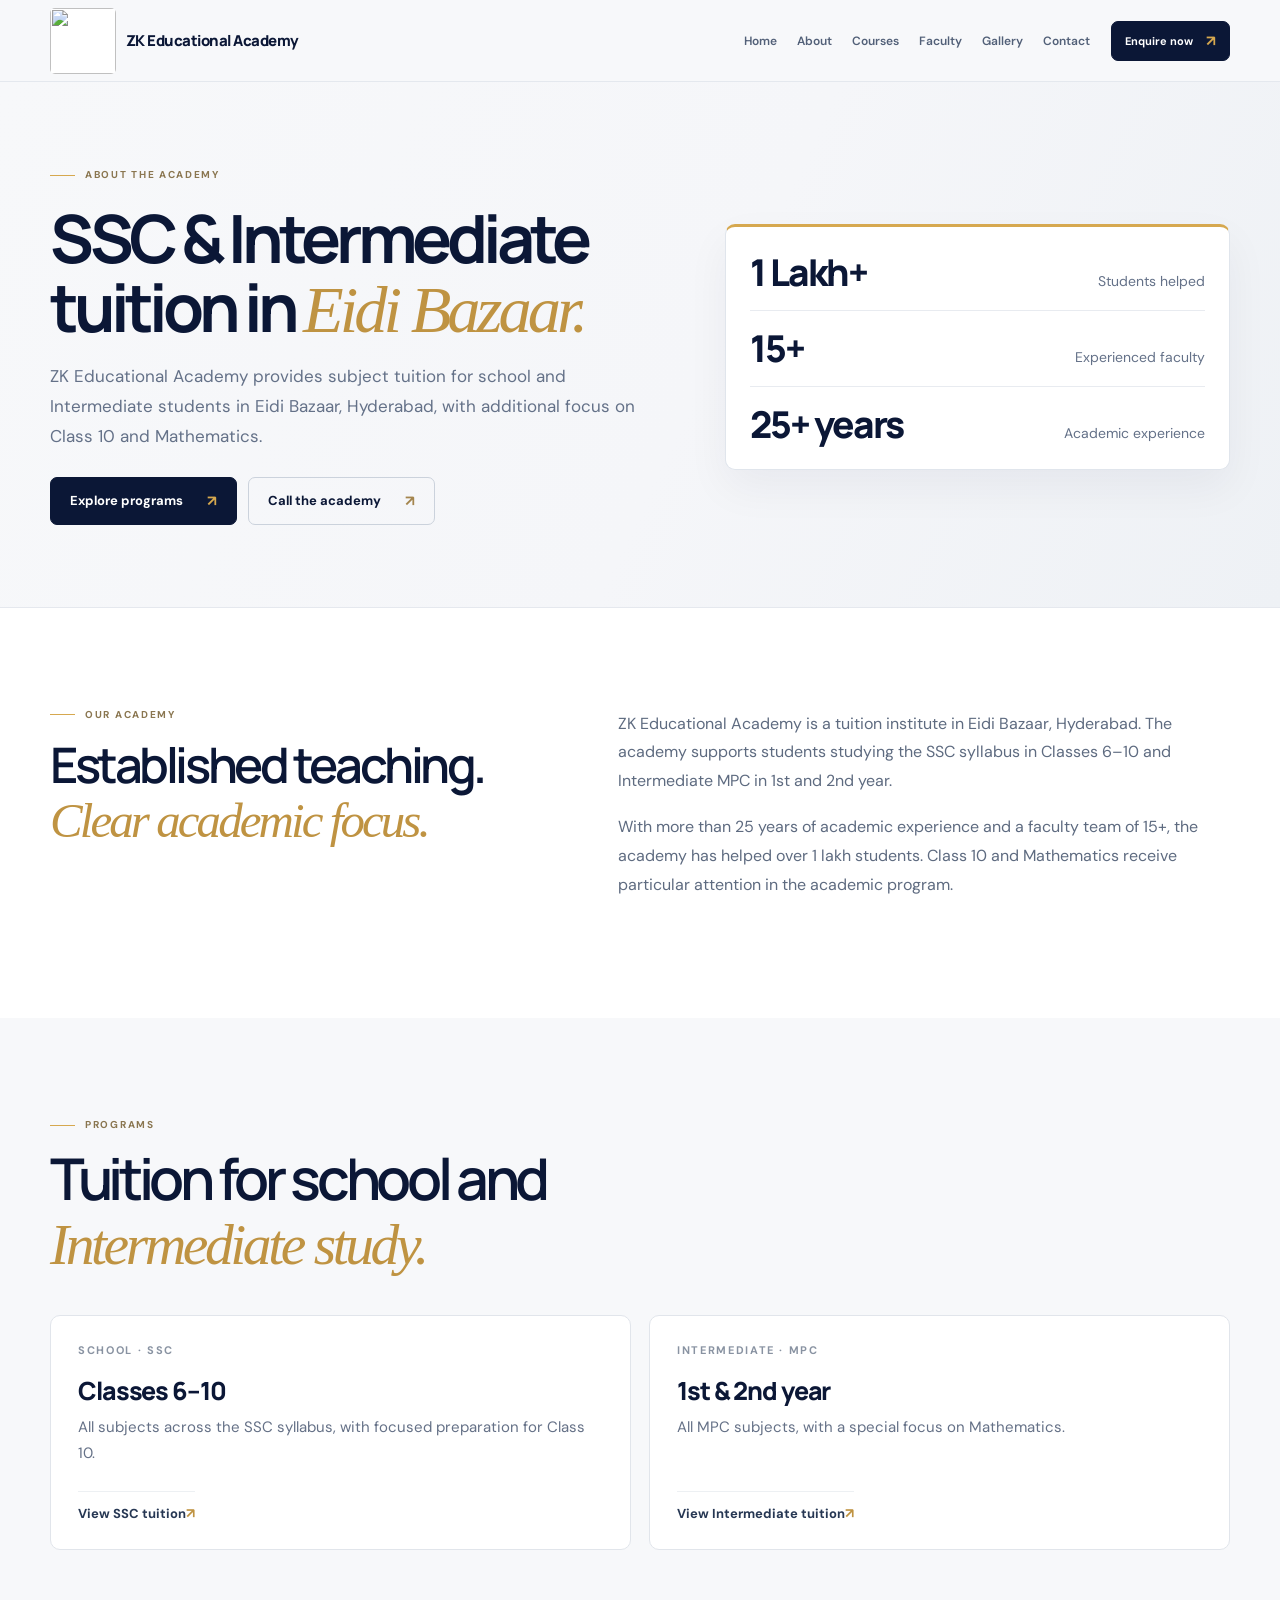
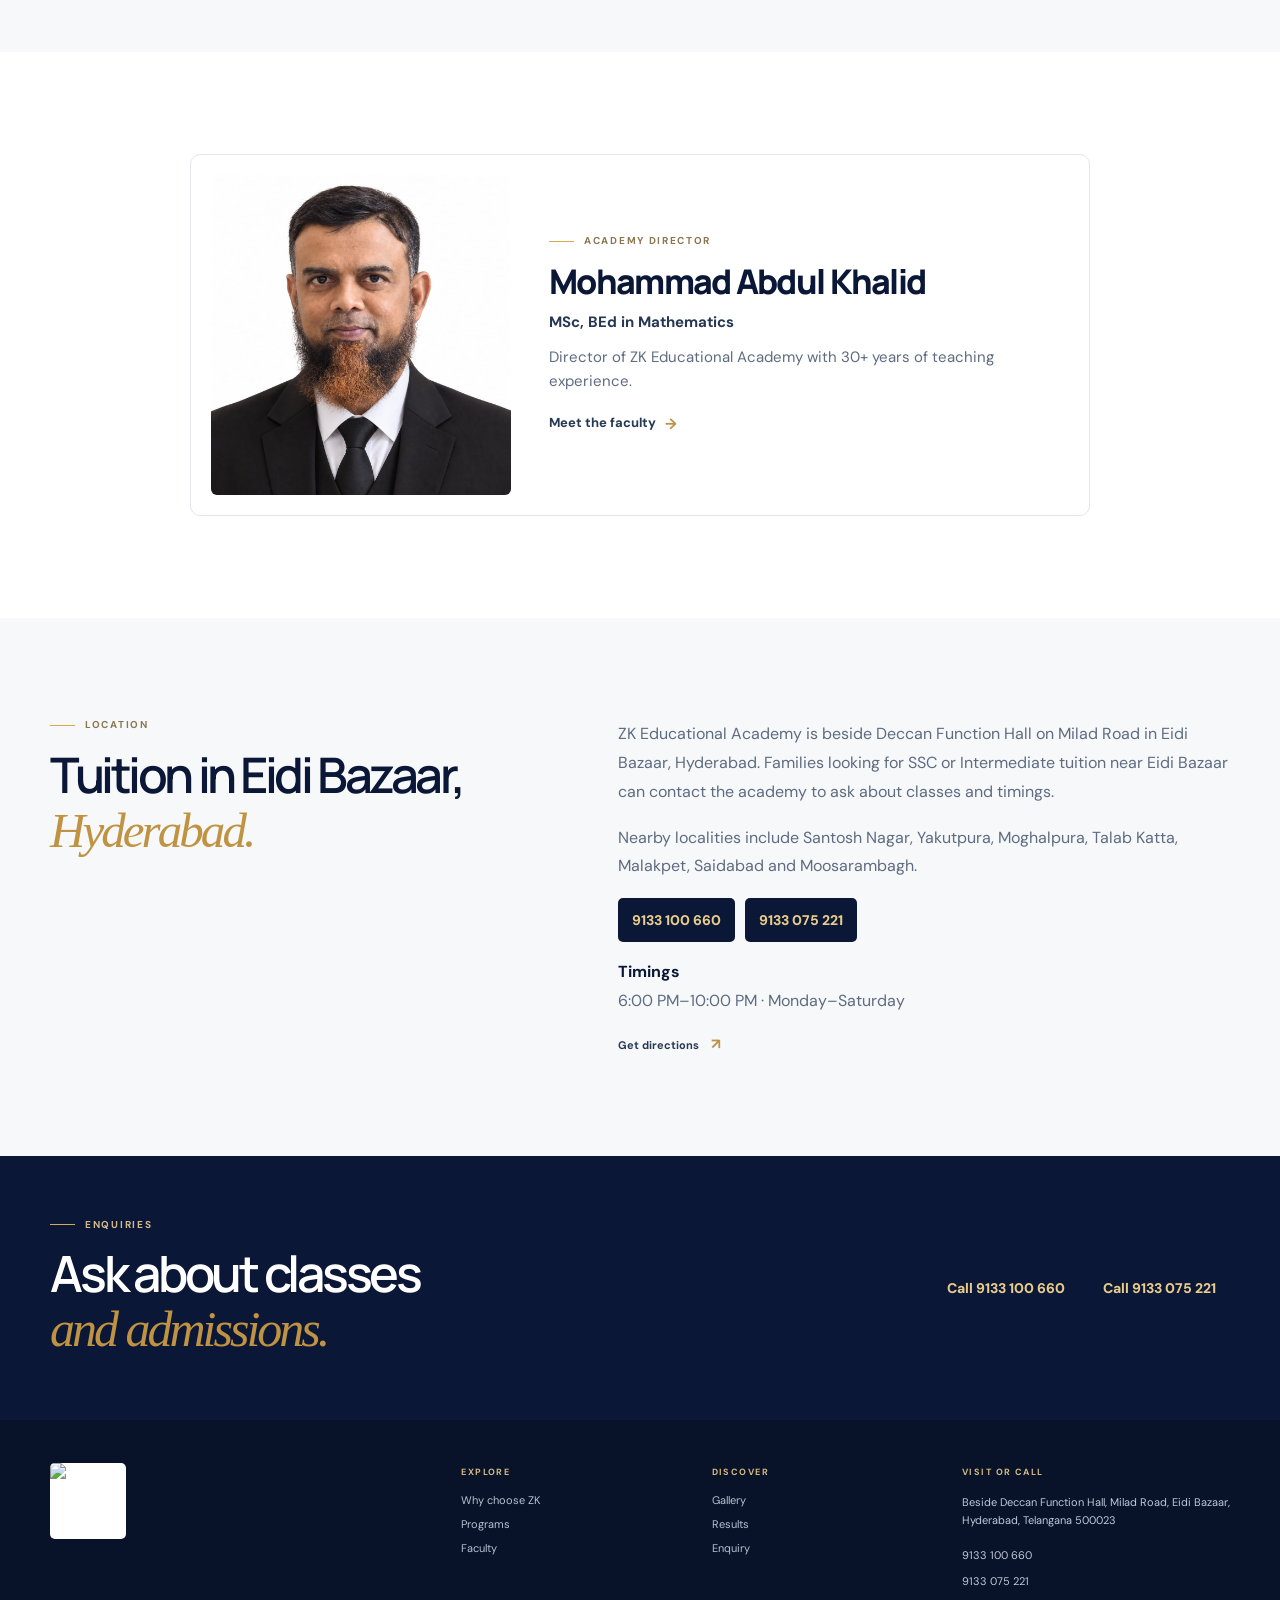
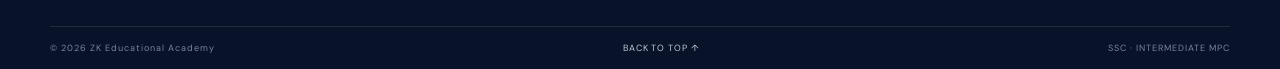
==== commit b29ab6f4: "Add files via upload" ====
--- a/about.html
+++ b/about.html
@@ -4,20 +4,27 @@
   <meta charset="utf-8">
   <meta name="viewport" content="width=device-width, initial-scale=1">
   <meta name="theme-color" content="#0b1736">
+  <link rel="icon" type="image/jpeg" href="/assets/optimized/zk-logo-256.jpeg">
+  <link rel="apple-touch-icon" href="/assets/optimized/zk-logo-256.jpeg">
   <meta name="description" content="Learn about ZK Educational Academy in Eidi Bazaar, Hyderabad. SSC Classes 6–10 and Intermediate MPC tuition, experienced faculty, address, timings and contact details.">
+  <link rel="canonical" href="https://zkeducationalacademy.in/about.html">
   <meta property="og:type" content="website">
+  <meta property="og:url" content="https://zkeducationalacademy.in/about.html">
   <meta property="og:title" content="About ZK Educational Academy | Tuition in Eidi Bazaar">
   <meta property="og:description" content="SSC and Intermediate MPC tuition in Eidi Bazaar, Hyderabad. Meet our faculty, view courses and find the academy.">
   <title>About ZK Educational Academy | SSC & Intermediate Tuition in Eidi Bazaar, Hyderabad</title>
   <link rel="preconnect" href="https://fonts.googleapis.com">
   <link rel="preconnect" href="https://fonts.gstatic.com" crossorigin>
-  <link href="https://fonts.googleapis.com/css2?family=DM+Sans:wght@400;500;600;700&family=Manrope:wght@400;500;600;700;800&display=swap" rel="stylesheet">
+  <link href="https://fonts.googleapis.com/css2?family=DM+Sans:wght@400;600;700&family=Manrope:wght@400;600;700;800&display=swap" rel="stylesheet">
   <link rel="stylesheet" href="styles.css">
   <script type="application/ld+json">
   {
     "@context": "https://schema.org",
     "@type": ["EducationalOrganization", "LocalBusiness"],
+    "@id": "https://zkeducationalacademy.in/#academy",
     "name": "ZK Educational Academy",
+    "url": "https://zkeducationalacademy.in/",
+    "logo": "https://zkeducationalacademy.in/assets/optimized/zk-logo-256.jpeg",
     "description": "Tuition for SSC Classes 6–10 and Intermediate MPC 1st and 2nd year, with a special focus on Mathematics.",
     "address": {
       "@type": "PostalAddress",
@@ -47,7 +54,7 @@
 <body>
   <header class="site-header" id="top">
     <div class="container nav-wrap">
-      <a class="brand" href="index.html#home" aria-label="ZK Educational Academy home"><img class="brand-logo" src="assets/zk-logo.jpeg" alt=""><span class="brand-name">ZK Educational Academy</span></a>
+      <a class="brand" href="index.html#home" aria-label="ZK Educational Academy home"><img class="brand-logo" src="assets/optimized/zk-logo-256.jpeg" width="256" height="256" alt=""><span class="brand-name">ZK Educational Academy</span></a>
       <button class="menu-toggle" aria-label="Open navigation" aria-expanded="false" aria-controls="about-navigation"><span></span><span></span></button>
       <nav class="main-nav" id="about-navigation" aria-label="Main navigation">
         <a href="index.html#home">Home</a><a href="about.html" aria-current="page">About</a><a href="index.html#courses">Courses</a><a href="index.html#faculty">Faculty</a><a href="gallery.html">Gallery</a><a href="index.html#contact">Contact</a>
@@ -91,7 +98,7 @@
     </section>
     <section class="section about-director">
       <div class="container about-director-card">
-        <img src="assets/director.jpeg" alt="Mohammad Abdul Khalid, Director of ZK Educational Academy" loading="lazy">
+        <img src="assets/director.jpeg" width="1089" height="1445" alt="Mohammad Abdul Khalid, Director of ZK Educational Academy" loading="lazy" decoding="async">
         <div><div class="eyebrow"><span class="eyebrow-line"></span> Academy director</div><h2>Mohammad Abdul Khalid</h2><p class="about-director-qualification">MSc, BEd in Mathematics</p><p>Director of ZK Educational Academy with 30+ years of teaching experience.</p><a class="text-link" href="index.html#faculty">Meet the faculty <span>→</span></a></div>
       </div>
     </section>
@@ -103,7 +110,7 @@
     </section>
     <section class="about-final-cta"><div class="container"><div><div class="eyebrow eyebrow-light"><span class="eyebrow-line"></span> Enquiries</div><h2>Ask about classes<br><em>and admissions.</em></h2></div><div class="about-contact-actions"><a href="tel:+919133100660">Call 9133 100 660</a><a href="tel:+919133075221">Call 9133 075 221</a></div></div></section>
   </main>
-  <footer class="footer"><div class="container footer-main"><div><a class="brand brand-light" href="index.html#home" aria-label="ZK Educational Academy home"><img class="brand-logo" src="assets/zk-logo.jpeg" alt="ZK Educational Academy"></a></div><div class="footer-column"><span>EXPLORE</span><a href="index.html#about">Why choose ZK</a><a href="index.html#courses">Programs</a><a href="index.html#faculty">Faculty</a></div><div class="footer-column"><span>DISCOVER</span><a href="gallery.html">Gallery</a><a href="index.html#progress">Results</a><a href="index.html#contact">Enquiry</a></div><div class="footer-column footer-contact"><span>VISIT OR CALL</span><p class="footer-address">Beside Deccan Function Hall, Milad Road, Eidi Bazaar, Hyderabad, Telangana 500023</p><a href="tel:+919133100660">9133 100 660</a><a href="tel:+919133075221">9133 075 221</a></div></div><div class="container footer-bottom"><span>© <span id="year"></span> ZK Educational Academy</span><a href="#top">BACK TO TOP ↑</a><span>SSC · INTERMEDIATE MPC</span></div></footer>
-  <script src="about.js"></script>
+  <footer class="footer"><div class="container footer-main"><div><a class="brand brand-light" href="index.html#home" aria-label="ZK Educational Academy home"><img class="brand-logo" src="assets/optimized/zk-logo-256.jpeg" width="256" height="256" alt="ZK Educational Academy"></a></div><div class="footer-column"><span>EXPLORE</span><a href="index.html#about">Why choose ZK</a><a href="index.html#courses">Programs</a><a href="index.html#faculty">Faculty</a></div><div class="footer-column"><span>DISCOVER</span><a href="gallery.html">Gallery</a><a href="index.html#progress">Results</a><a href="index.html#contact">Enquiry</a></div><div class="footer-column footer-contact"><span>VISIT OR CALL</span><p class="footer-address">Beside Deccan Function Hall, Milad Road, Eidi Bazaar, Hyderabad, Telangana 500023</p><a href="tel:+919133100660">9133 100 660</a><a href="tel:+919133075221">9133 075 221</a></div></div><div class="container footer-bottom"><span>© <span id="year"></span> ZK Educational Academy</span><a href="#top">BACK TO TOP ↑</a><span>SSC · INTERMEDIATE MPC</span></div></footer>
+  <script src="about.js" defer></script>
 </body>
 </html>
--- a/styles.css
+++ b/styles.css
@@ -57,33 +57,14 @@
 .gallery-photo img{display:block;width:100%;height:100%;object-fit:cover;transition:transform .5s ease}
 .gallery-photo:hover img{transform:scale(1.035)}
 .gallery-photo figcaption{position:absolute;left:0;right:0;bottom:0;padding:20px 12px 11px;background:linear-gradient(transparent,#0b1736a8);color:#fff;font-size:9px;font-weight:600}
-.classroom-carousel{width:100%;min-width:0}
-.carousel-viewport{width:100%;overflow-x:auto;overflow-y:hidden;scrollbar-width:none;overscroll-behavior-x:contain;cursor:grab;touch-action:pan-x;-webkit-overflow-scrolling:touch}
-.carousel-viewport::-webkit-scrollbar{display:none}
-.carousel-viewport:active{cursor:grabbing}
-.carousel-viewport:focus-visible{outline:2px solid var(--gold);outline-offset:4px;border-radius:7px}
-.carousel-track,.carousel-group{display:flex;width:max-content}
-.carousel-group{gap:16px;padding-right:16px}
-.carousel-slide{position:relative;flex:0 0 clamp(350px,38vw,470px);aspect-ratio:1.35;margin:0;overflow:hidden;border-radius:8px;background:#d4d9dc;box-shadow:0 8px 24px #0b173612}
-.carousel-slide img{display:block;width:100%;height:100%;object-fit:cover;transition:transform .45s ease}
-.carousel-slide:hover img{transform:scale(1.035)}
-.carousel-controls{display:flex;align-items:center;justify-content:space-between;gap:14px;margin-top:17px;color:#748094;font-size:11px}
-.carousel-controls>div{display:flex;align-items:center;gap:8px}
-.carousel-controls button{min-width:38px;height:36px;padding:0 10px;border:1px solid #dce1e8;border-radius:5px;background:#fff;color:var(--navy);font:600 13px var(--body);cursor:pointer;transition:background .2s,border-color .2s}
-.carousel-controls button:hover{background:#f1f3f7;border-color:#bbc5d3}
-.carousel-controls button[data-carousel-toggle]{min-width:68px;font-size:10px}
-.carousel-controls button[hidden]{display:none}
-@media(max-width:600px){
-  .carousel-group{gap:12px;padding-right:12px}
-  .carousel-slide{flex-basis:88vw;aspect-ratio:1.25}
-  .carousel-controls{font-size:10px;margin-top:13px}
-  .carousel-controls button{min-width:35px;height:34px}
+@media(max-width:600px){
   .footer-main{align-items:start}
   .footer-main>div,.footer-column{min-width:0}
   .footer-contact p{overflow-wrap:anywhere}
   .footer-bottom{height:auto;min-height:0;display:grid;grid-template-columns:minmax(0,1fr) auto;gap:9px 12px;padding:13px 0;font-size:8px;line-height:1.4;letter-spacing:.04em}
   .footer-bottom>span:last-child{grid-column:1/-1;text-align:center}
 }
+
 @media(max-width:480px){
   .contact-form{grid-template-columns:minmax(0,1fr)}
   .contact-form label:nth-of-type(3){grid-column:auto}
@@ -95,9 +76,18 @@
   .footer-bottom{grid-template-columns:minmax(0,1fr) auto}
   .footer-bottom>span:first-child{max-width:100%;overflow-wrap:anywhere}
 }
-@media(prefers-reduced-motion:reduce){.carousel-slide img{transition:none}}
-.carousel-gallery-link{font-size:11px;font-weight:700;color:#263852;white-space:nowrap}
-.carousel-gallery-link span{margin-left:5px;color:#bd934a}
+.gallery-scroll-feature{overflow-x:clip}
+.spotlight-images{display:flex;flex-direction:column;gap:clamp(20px,3vw,38px);padding:8px 0 4px}
+.spotlight-row{position:relative;width:100%;height:calc(var(--spotlight-image-height) + 14px)}
+.spotlight-image{position:absolute;top:0;left:0;margin:0;overflow:hidden;border-radius:8px;background:#d4d9dc;clip-path:inset(0 20% 0 20%);box-shadow:0 14px 36px #0b17361b;will-change:translate,clip-path}
+.spotlight-image img{display:block;width:100%;height:100%;object-fit:cover}
+.spotlight-copy{position:absolute;inset:0 auto 0 0;width:min(24vw,285px);display:flex;flex-direction:column;justify-content:center;gap:10px;padding:16px 18px;will-change:translate,clip-path,opacity}
+.spotlight-copy:before{content:"";width:34px;height:2px;background:var(--gold);margin-bottom:3px}
+.spotlight-copy>span{font-size:10px;font-weight:800;letter-spacing:.15em;color:#927748}
+.spotlight-copy h3{margin:0;color:var(--navy);font:700 clamp(20px,2.25vw,29px)/1.13 var(--display);letter-spacing:-.055em}
+.spotlight-copy p{margin:0;color:#68758a;font-size:14px;line-height:1.65}
+.gallery-scroll-footer{display:flex;align-items:center;justify-content:space-between;gap:16px;margin-top:28px;padding-top:17px;border-top:1px solid var(--line);color:#748094;font-size:12px}
+.gallery-scroll-footer .text-link{font-size:12px;font-weight:700;white-space:nowrap}
 .gallery-page-hero{padding:58px 0 28px;background:#f0f1f4}
 .gallery-page-hero h1{font:700 clamp(38px,5vw,54px)/1.1 var(--display);letter-spacing:-.07em;color:var(--navy);margin:17px 0 12px}
 .full-gallery-section{padding:28px 0 88px;background:#f0f1f4}
@@ -108,7 +98,8 @@
 .full-gallery-item a:hover img{transform:scale(1.025)}
 .full-gallery-item a:focus-visible{outline:3px solid var(--gold);outline-offset:-3px}
 @media(max-width:850px){.full-gallery-grid{grid-template-columns:repeat(2,minmax(0,1fr));gap:14px}}
-@media(max-width:600px){.carousel-controls{gap:8px}.carousel-gallery-link{font-size:10px}.gallery-page-hero{padding:42px 0 20px}.gallery-page-hero h1{font-size:40px}.full-gallery-section{padding:20px 0 60px}.full-gallery-grid{gap:10px}}
+@media(max-width:700px){.spotlight-row{height:calc(var(--spotlight-image-height) + 114px)}.spotlight-copy{inset:calc(var(--spotlight-image-height) + 12px) 0 auto!important;width:100%;height:auto;padding:0;text-align:left!important}.spotlight-copy:before{margin-bottom:0}.spotlight-copy h3{font-size:22px}.spotlight-copy p{font-size:13px}}
+@media(max-width:600px){.gallery-page-hero{padding:42px 0 20px}.gallery-page-hero h1{font-size:40px}.full-gallery-section{padding:20px 0 60px}.full-gallery-grid{gap:10px}.spotlight-images{gap:18px}.gallery-scroll-footer{align-items:flex-start;flex-direction:column;gap:7px;margin-top:21px;font-size:11px}}
 @media(max-width:370px){.full-gallery-grid{grid-template-columns:minmax(0,1fr)}}
 @media(max-width:850px){.main-nav{font-size:14px}.main-nav .button-small{font-size:12px}.brand-logo{width:60px;height:60px}.brand-light .brand-logo{width:72px;height:72px}.hero h1{font-size:clamp(47px,7vw,61px)}.hero-image-wrap{height:410px}.stats-items{grid-template-columns:1.15fr 1fr 1fr}.stats-items>div{padding-left:16px;padding-right:12px}.stat-primary strong{font-size:clamp(48px,7vw,64px)}.stat-item .stat-value{font-size:clamp(35px,5vw,46px)}.stat-item p{font-size:12px}.feature-card p,.course-info>p,.faculty-details p,.step p,.progress-copy>p,.faq-intro>p,.faq-list details p{font-size:12px}.feature-card h3{font-size:15px}.section h2{font-size:clamp(40px,5.4vw,52px)}}
 @media(max-width:600px){.announcement{font-size:9px}.main-nav{font-size:15px}.brand-logo{width:58px;height:58px}.brand-light .brand-logo{width:68px;height:68px}.hero h1{font-size:clamp(49px,12vw,65px)}.hero-copy>p{font-size:14px;line-height:1.7}.hero-image-wrap{height:330px}.hero-bottom{font-size:8px}.stats-items{grid-template-columns:1fr 1fr;padding:8px 0}.stats-items>div{min-height:82px;padding:10px 8px;border-left:1px solid #ffffff24;text-align:center;align-items:center}.stats-items>div:first-child{grid-column:1/-1;border-left:0;border-bottom:1px solid #ffffff24;min-height:94px;padding:10px 8px}.stats-items>div:last-child{border-left:1px solid #ffffff24}.stat-primary strong{font-size:clamp(38px,10vw,50px)}.stat-primary p{font-size:12px;line-height:1.35;margin-top:7px}.stat-item .stat-value{font-size:clamp(30px,8vw,40px)}.stat-item p{font-size:11px;line-height:1.35;margin-top:6px}.results-section{padding:50px 0 62px}.results-container{width:calc(100% - 30px)}.results-heading{margin-bottom:19px}.result-item h2{font-size:25px;margin-bottom:12px}.result-banner{min-width:900px}.section{padding:66px 0}.section h2{font-size:clamp(39px,10vw,48px)}.section-heading>p,.experience-head>p,.faculty-intro>p{font-size:13px;line-height:1.7}.feature-card{min-height:168px;padding:16px 13px}.feature-card h3{font-size:14px}.feature-card p{font-size:12px;line-height:1.55}.feature-number{font-size:9px}.course-card{min-height:270px}.course-info h3{font-size:16px}.course-info>p{font-size:12px}.class-pills span{font-size:10px}.course-note{font-size:11px}.course-link{font-size:11px}.faculty-intro h2{font-size:40px}.faculty-details h3{font-size:16px}.faculty-details p{font-size:11px;line-height:1.6}.faculty-placeholder{font-size:8px}.faculty-details .text-link{font-size:10px}.experience-head>p{margin-top:12px}.experience-visual{height:290px}.experience-caption strong{font-size:28px}.image-disclaimer{font-size:8px}.experience-tags span{font-size:9px}.experience-tags a{font-size:11px}.step h3{font-size:15px}.step p{font-size:11px;line-height:1.6}.progress-copy h2{font-size:42px}.progress-copy>p{font-size:13px}.gallery-main figcaption span{font-size:8px}.gallery-main figcaption strong{font-size:18px}.gallery-placeholder>span:nth-child(2){font-size:8px}.gallery-placeholder strong{font-size:12px}.gallery-note{font-size:9px}.faq-intro h2{font-size:39px}.faq-list summary{font-size:12px;line-height:1.5}.faq-list details p{font-size:12px}.contact-copy h2{font-size:clamp(39px,10vw,48px)}.contact-copy>p{font-size:13px}.contact-direct{font-size:10px}.contact-form label{font-size:10px}.contact-form input,.contact-form select{font-size:13px;height:42px}.form-note{font-size:9px}.footer-column>a,.footer-contact p{font-size:11px}.footer-column>span{font-size:8px}.footer-bottom{font-size:7px}}
@@ -493,4 +484,67 @@
   .review-form{margin-top:30px;padding:21px 17px}
   .review-form-heading h3{font-size:24px}
 }
-
+
+/* Mobile finishing pass: roomier controls and fewer narrow-screen collisions. */
+@media(max-width:850px){
+  .container{width:calc(100% - 40px)}
+  .contact-bar-inner{flex-wrap:wrap}
+}
+@media(max-width:600px){
+  html{scroll-padding-top:76px}
+  .container{width:calc(100% - 32px)}
+  .site-header{height:68px}
+  .main-nav{top:68px;max-height:calc(100dvh - 68px);overflow-y:auto;padding-bottom:calc(18px + env(safe-area-inset-bottom))}
+  .menu-toggle{width:44px;height:44px;flex:0 0 44px}
+  .brand{gap:8px}
+  .brand-logo{width:54px;height:54px}
+  .brand-light .brand-logo{width:54px;height:54px}
+  .brand-name{font-size:clamp(11px,3.4vw,12px)}
+  .hero{padding-top:34px}
+  .hero-grid{gap:21px}
+  .hero-contact-card{padding:19px 16px}
+  .hero-phone-links a,.hero-contact-group .hero-phone-links a{min-height:44px}
+  .hero-contact-group p{overflow-wrap:anywhere}
+  .button{min-height:46px}
+  .course-link,.text-link{min-height:44px;display:inline-flex;align-items:center}
+  .review-attribution strong{min-width:0;overflow-wrap:anywhere}
+  .footer-column>a,.footer-contact>a{min-height:36px;display:flex;align-items:center}
+  .footer-bottom{font-size:8px;letter-spacing:.04em}
+}
+@media(max-width:380px){
+  .container{width:calc(100% - 28px)}
+  .brand-logo{width:48px;height:48px}
+  .brand-light .brand-logo{width:48px;height:48px}
+  .brand-name{font-size:11px}
+  .hero-actions{align-items:stretch}
+  .hero-actions .button{flex:1 1 auto}
+  .hero-contact-group .hero-phone-links{display:grid;grid-template-columns:1fr}
+  .stats-items .stat-item .stat-value{font-size:34px}
+}
+
+/* Full-resolution results remain scrollable on phones, with a direct image link. */
+.result-banner-toolbar{display:flex;align-items:center;justify-content:space-between;gap:14px;margin:0 0 10px;color:#68758a;font-size:13px;line-height:1.45}
+.result-banner-toolbar a{display:inline-flex;align-items:center;gap:7px;min-height:40px;color:#263852;font-weight:700;white-space:nowrap}
+.result-banner-toolbar a span{color:#bd934a;font-size:16px}
+.result-banner-scroll{scrollbar-width:thin;scrollbar-color:#bd934a #e4e8ed;cursor:grab;touch-action:pan-x pan-y}
+.result-banner-scroll:active{cursor:grabbing}
+.result-banner-scroll>a{display:block;width:max-content;line-height:0;cursor:zoom-in}
+.result-banner-scroll>a:focus-visible{outline:3px solid var(--gold);outline-offset:-3px}
+.result-banner{height:auto;object-fit:contain}
+.review-rating-choices label{display:grid;place-items:center;flex:0 0 44px;min-width:44px;min-height:44px}
+.review-rating-choices span{padding:0 4px}
+.review-rating-choices label:has(input:checked) span,.review-rating-choices label:has(input:checked)~label span{color:#d6a84f}
+.review-card-top{min-width:0}
+.review-card-stars{flex:0 0 auto;white-space:nowrap}
+.review-source{min-width:0;text-align:right;overflow-wrap:anywhere}
+.review-summary-stars{flex:0 0 auto}
+.review-summary>div:last-child{min-width:0}
+@media(max-width:600px){
+  .result-banner-toolbar{align-items:flex-start;flex-direction:column;gap:2px;margin-bottom:8px;font-size:12px}
+  .result-banner-toolbar a{min-height:44px}
+  .result-banner-scroll{border-radius:6px;scrollbar-width:auto}
+  .result-banner{width:2600px;min-width:2600px}
+  .review-summary{align-items:flex-start}
+  .review-rating-choices{gap:0}
+}
+
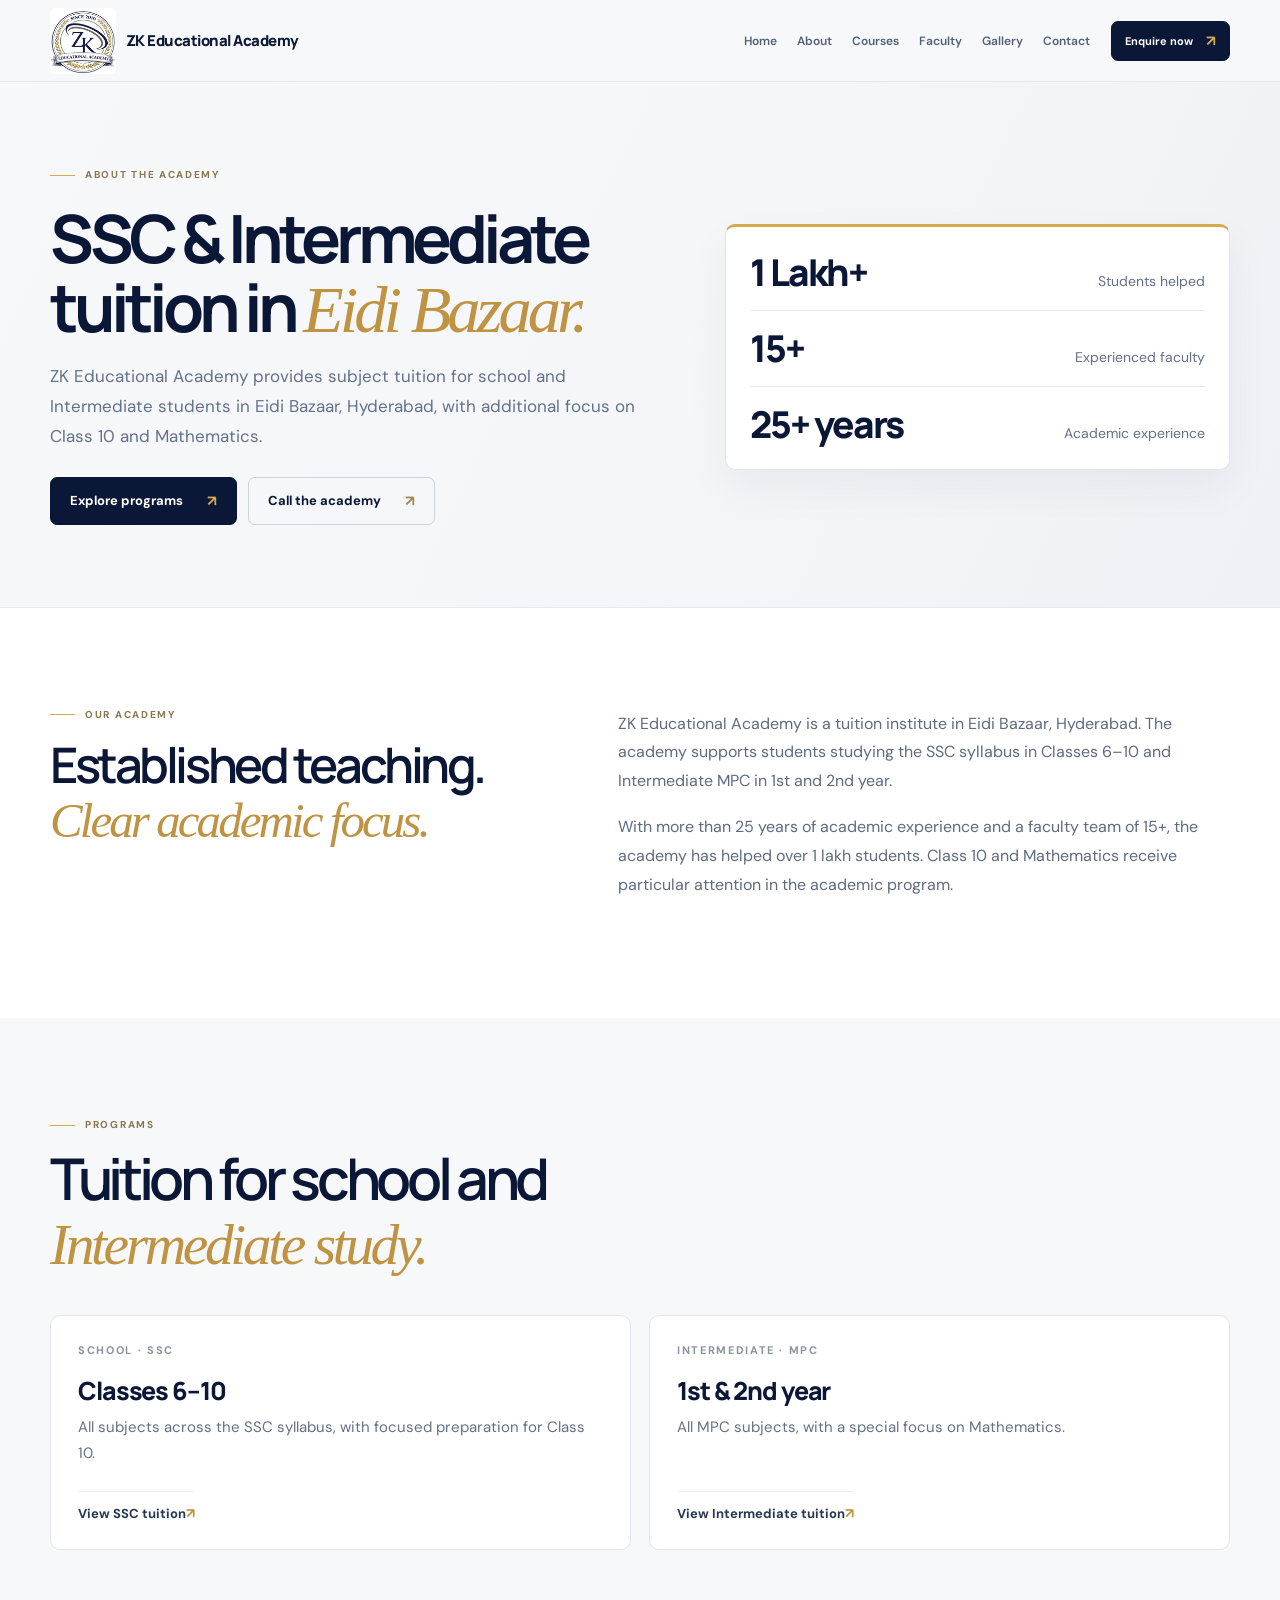
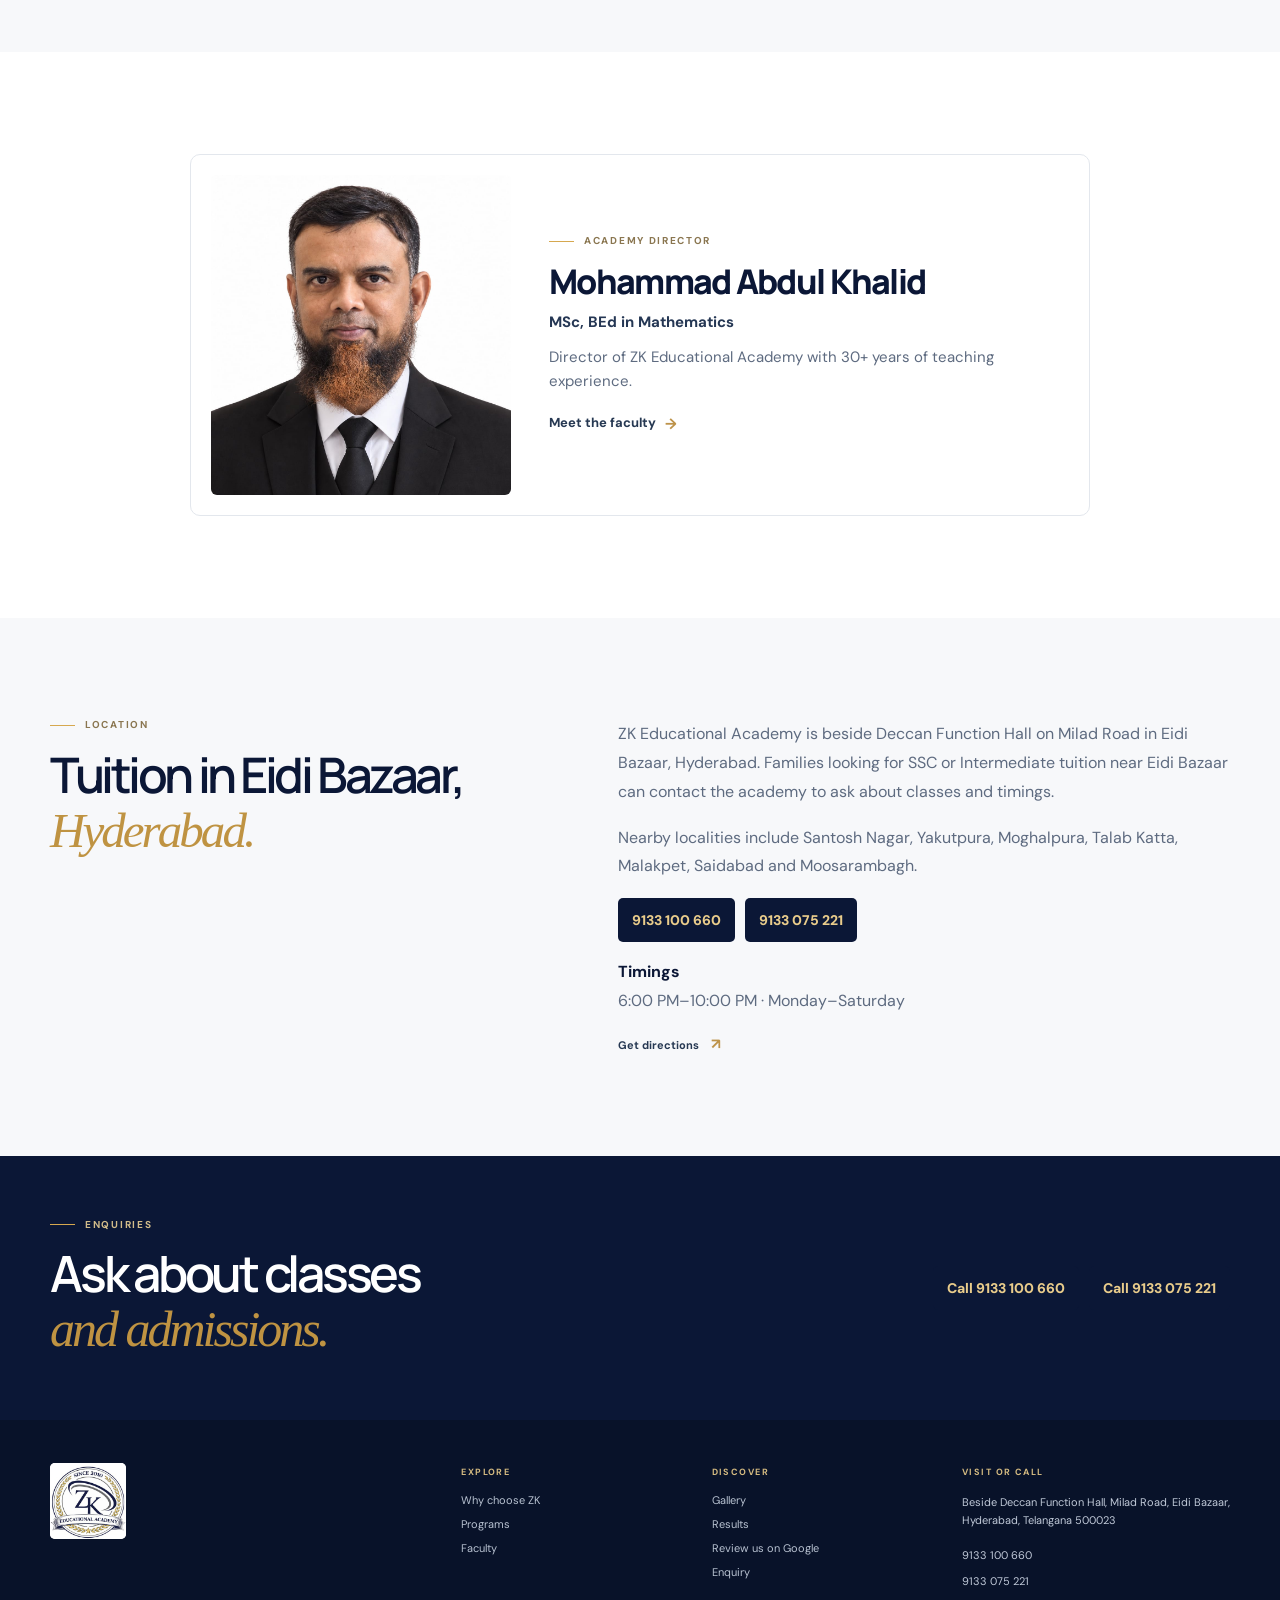
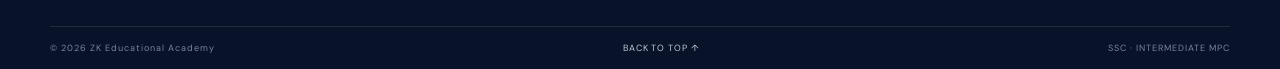
==== commit e345cef5: "Add files via upload" ====
--- a/about.html
+++ b/about.html
@@ -110,7 +110,7 @@
     </section>
     <section class="about-final-cta"><div class="container"><div><div class="eyebrow eyebrow-light"><span class="eyebrow-line"></span> Enquiries</div><h2>Ask about classes<br><em>and admissions.</em></h2></div><div class="about-contact-actions"><a href="tel:+919133100660">Call 9133 100 660</a><a href="tel:+919133075221">Call 9133 075 221</a></div></div></section>
   </main>
-  <footer class="footer"><div class="container footer-main"><div><a class="brand brand-light" href="index.html#home" aria-label="ZK Educational Academy home"><img class="brand-logo" src="assets/optimized/zk-logo-256.jpeg" width="256" height="256" alt="ZK Educational Academy"></a></div><div class="footer-column"><span>EXPLORE</span><a href="index.html#about">Why choose ZK</a><a href="index.html#courses">Programs</a><a href="index.html#faculty">Faculty</a></div><div class="footer-column"><span>DISCOVER</span><a href="gallery.html">Gallery</a><a href="index.html#progress">Results</a><a href="index.html#contact">Enquiry</a></div><div class="footer-column footer-contact"><span>VISIT OR CALL</span><p class="footer-address">Beside Deccan Function Hall, Milad Road, Eidi Bazaar, Hyderabad, Telangana 500023</p><a href="tel:+919133100660">9133 100 660</a><a href="tel:+919133075221">9133 075 221</a></div></div><div class="container footer-bottom"><span>© <span id="year"></span> ZK Educational Academy</span><a href="#top">BACK TO TOP ↑</a><span>SSC · INTERMEDIATE MPC</span></div></footer>
+  <footer class="footer"><div class="container footer-main"><div><a class="brand brand-light" href="index.html#home" aria-label="ZK Educational Academy home"><img class="brand-logo" src="assets/optimized/zk-logo-256.jpeg" width="256" height="256" alt="ZK Educational Academy"></a></div><div class="footer-column"><span>EXPLORE</span><a href="index.html#about">Why choose ZK</a><a href="index.html#courses">Programs</a><a href="index.html#faculty">Faculty</a></div><div class="footer-column"><span>DISCOVER</span><a href="gallery.html">Gallery</a><a href="index.html#progress">Results</a><a href="review-us.html">Review us on Google</a><a href="index.html#contact">Enquiry</a></div><div class="footer-column footer-contact"><span>VISIT OR CALL</span><p class="footer-address">Beside Deccan Function Hall, Milad Road, Eidi Bazaar, Hyderabad, Telangana 500023</p><a href="tel:+919133100660">9133 100 660</a><a href="tel:+919133075221">9133 075 221</a></div></div><div class="container footer-bottom"><span>© <span id="year"></span> ZK Educational Academy</span><a href="#top">BACK TO TOP ↑</a><span>SSC · INTERMEDIATE MPC</span></div></footer>
   <script src="about.js" defer></script>
 </body>
 </html>
--- a/styles.css
+++ b/styles.css
@@ -547,4 +547,175 @@
   .review-summary{align-items:flex-start}
   .review-rating-choices{gap:0}
 }
-
+
+/* Mobile layout refinements across the homepage and secondary pages. */
+@media(max-width:700px){
+  html{scroll-padding-top:72px}
+  body{overflow-x:clip}
+  .container{width:calc(100% - 36px)}
+  .announcement-inner{height:auto;min-height:34px;gap:8px;padding:7px 0;font-size:10px;line-height:1.35}
+  .announcement-inner>span{max-width:none;overflow:visible;text-overflow:clip;white-space:normal}
+  .site-header{height:66px}
+  .main-nav{top:66px;max-height:calc(100dvh - 66px);padding:10px 18px calc(18px + env(safe-area-inset-bottom));}
+  .main-nav>a:not(.button){min-height:48px;display:flex;align-items:center;font-size:15px}
+  .main-nav .button{align-self:stretch;min-height:48px;justify-content:center;margin:12px 0 0}
+  .brand-logo,.brand-light .brand-logo{width:52px;height:52px}
+  .brand-name{max-width:190px;font-size:clamp(11px,3.4vw,13px);line-height:1.2;white-space:normal}
+  .hero{padding:34px 0 26px}
+  .hero-grid{grid-template-columns:minmax(0,1fr);gap:24px}
+  .hero-copy{padding:0}
+  .hero h1{font-size:clamp(43px,11.5vw,59px);line-height:1.02;overflow-wrap:anywhere}
+  .hero-copy>p{font-size:16px;line-height:1.65}
+  .hero-actions{display:grid;grid-template-columns:1fr 1fr;gap:10px;margin-top:22px}
+  .hero-actions .button{min-width:0;min-height:48px;padding:0 11px;gap:8px;font-size:13px}
+  .hero-contact-card{width:100%;max-width:none;padding:20px 18px}
+  .hero-contact-card>h2{font-size:21px}
+  .hero-contact-group{padding:14px 0}
+  .hero-contact-group p{font-size:14px;line-height:1.55}
+  .hero-contact-group .hero-phone-links{display:grid;grid-template-columns:1fr 1fr;gap:8px}
+  .hero-contact-group .hero-phone-links a{min-width:0;min-height:46px;padding:0 8px;font-size:14px;white-space:nowrap}
+  .stats-items{grid-template-columns:1fr 1fr}
+  .stats-items>div:first-child{grid-column:1/-1}
+  .stats-items .stat-primary strong,.stats-items .stat-item .stat-value{font-size:clamp(38px,9vw,52px)}
+  .stats-items .stat-primary p,.stats-items .stat-item p{font-size:13px;line-height:1.4}
+  .section{padding:62px 0}
+  .section-heading{display:block;margin-bottom:28px}
+  .section h2,.why .section-heading h2,.faculty-heading h2{font-size:clamp(36px,9vw,46px);line-height:1.08;overflow-wrap:anywhere}
+  .section-heading>p{margin-top:14px;font-size:15px;line-height:1.65}
+  .feature-grid{grid-template-columns:1fr;}
+  .feature-card{min-height:0;padding:21px 19px}
+  .feature-card h3{font-size:19px;margin:14px 0 7px}
+  .feature-card p{font-size:15px;line-height:1.6}
+  .course-grid{grid-template-columns:minmax(0,1fr);gap:14px}
+  .course-card{grid-template-columns:minmax(0,1fr);min-height:0}
+  .course-top{grid-column:auto;padding:17px 18px 0;gap:10px}
+  .course-kicker{font-size:10px;line-height:1.4}
+  .course-range-badge{flex-shrink:0}
+  .course-art{min-height:104px;margin:13px 16px 0}
+  .course-subjects{padding:15px 18px;gap:5px}
+  .course-range{font-size:30px}
+  .course-art-caption,.course-art-note{font-size:12px}
+  .course-info{padding:17px 18px 19px}
+  .course-info h3{font-size:22px;line-height:1.25}
+  .course-info>p{font-size:15px;line-height:1.55}
+  .class-ten-highlight{margin:12px 0;padding:12px}
+  .class-ten-highlight strong,.math-focus strong{font-size:16px}
+  .class-ten-highlight span,.math-focus span{font-size:14px}
+  .course-info .course-link{min-height:46px;font-size:14px}
+  .course-note{align-items:flex-start;flex-direction:column;gap:8px;padding-top:14px;font-size:13px}
+  .faculty-heading{margin-bottom:24px}
+  .faculty-heading h2{font-size:clamp(36px,9vw,46px)}
+  .faculty-scroll-hint{font-size:14px;line-height:1.5}
+  .faculty-cards{gap:12px;padding:0 0 13px;scroll-padding-inline:2px}
+  .faculty-profile{flex-basis:min(72vw,300px);max-width:none}
+  .faculty-profile .faculty-portrait,.director-profile .faculty-portrait{height:clamp(205px,58vw,235px);min-height:0;flex-basis:auto}
+  .faculty-profile .faculty-portrait img,.director-profile .faculty-portrait img{object-position:center 22%}
+  .faculty-profile-info,.faculty-member .faculty-profile-info{padding:19px}
+  .faculty-profile-info h3{font-size:21px;line-height:1.25}
+  .faculty-profile-info p,.faculty-member .faculty-profile-info p{font-size:14px;line-height:1.55}
+  .results-container{width:calc(100% - 24px)}
+  .result-item+.result-item{margin-top:36px}
+  .result-item h2{font-size:23px;line-height:1.25}
+  .result-banner-toolbar{font-size:13px}
+  .result-banner-scroll{max-width:100%;overflow:hidden;overscroll-behavior-x:contain}
+  .result-banner-scroll>a{width:100%;cursor:zoom-in}
+  .result-banner{width:100%;min-width:0;max-width:100%;height:auto}
+  .result-banner-toolbar>span{font-size:13px}
+  .review-summary{gap:10px;padding:15px 13px}
+  .review-summary-stars{font-size:clamp(18px,5vw,23px);letter-spacing:.03em}
+  .review-summary strong{font-size:15px;line-height:1.35}
+  .review-summary span:not(.review-summary-stars){font-size:13px;line-height:1.4}
+  .review-card{padding:18px 16px}
+  .review-card blockquote{font-size:15px;line-height:1.65}
+  .review-source,.review-attribution span{font-size:12px}
+  .review-attribution strong{font-size:14px}
+  .review-form{padding:21px 17px}
+  .review-form input[type=text],.review-form textarea{font-size:16px}
+  .review-rating-choices label{flex-basis:46px;min-width:46px;min-height:46px}
+  .gallery-scroll-footer{align-items:flex-start;flex-direction:column;gap:9px;font-size:13px}
+  .gallery-scroll-footer .text-link{font-size:14px}
+  .gallery-page-hero{padding:42px 0 22px}
+  .gallery-page-hero h1{font-size:clamp(36px,9vw,46px);line-height:1.08}
+  .full-gallery-grid{grid-template-columns:repeat(2,minmax(0,1fr));gap:10px}
+  .full-gallery-item{min-width:0}
+  .spotlight-images{gap:24px}
+  .spotlight-row{height:calc(var(--spotlight-image-height) + 124px)}
+  .spotlight-copy{inset:calc(var(--spotlight-image-height) + 12px) 0 auto!important;width:100%;padding:0 2px}
+  .spotlight-copy h3{font-size:22px;line-height:1.2}
+  .spotlight-copy p{font-size:14px;line-height:1.55}
+  .about-hero{padding:45px 0}
+  .about-hero-grid{grid-template-columns:minmax(0,1fr);gap:24px}
+  .about-hero h1{font-size:clamp(39px,10vw,52px);line-height:1.04}
+  .about-hero> .container>div:first-child>p{font-size:16px;line-height:1.65}
+  .about-hero-actions{display:grid;grid-template-columns:1fr 1fr;gap:9px}
+  .about-hero-actions .button{min-width:0;min-height:48px;padding:0 10px;font-size:13px}
+  .about-metrics{padding:6px 15px}
+  .about-metrics strong{font-size:clamp(25px,7vw,31px)}
+  .about-metrics span{font-size:14px;line-height:1.35}
+  .about-story-grid,.about-local-grid{grid-template-columns:minmax(0,1fr);gap:18px}
+  .about-section-title h2,.about-local h2{font-size:clamp(35px,9vw,45px);line-height:1.1}
+  .about-story-copy p,.about-local-grid>div>p{font-size:16px;line-height:1.7}
+  .about-program-grid{grid-template-columns:minmax(0,1fr);gap:12px}
+  .about-program-card{min-height:0;padding:21px}
+  .about-program-card h3{font-size:23px}
+  .about-program-card p{font-size:15px;line-height:1.6}
+  .about-director-card{grid-template-columns:minmax(0,1fr);gap:17px;padding:14px}
+  .about-director-card>img{height:min(105vw,390px)}
+  .about-director-card h2{font-size:26px}
+  .about-director-card p{font-size:15px}
+  .about-contact-actions{display:grid;grid-template-columns:1fr 1fr;gap:8px}
+  .about-contact-actions a{justify-content:center;min-width:0;padding:0 8px;font-size:13px;white-space:nowrap}
+  .about-final-cta{padding:48px 0}
+  .about-final-cta>.container{align-items:stretch;flex-direction:column;gap:18px}
+  .about-final-cta h2{font-size:clamp(34px,9vw,44px)}
+  .footer-main{grid-template-columns:repeat(2,minmax(0,1fr));gap:22px 14px;padding:30px 0}
+  .footer-main>div,.footer-column{min-width:0}
+  .footer-contact{grid-column:1/-1}
+  .footer-column>span{font-size:10px;letter-spacing:.1em}
+  .footer-column>a,.footer-contact>a{min-height:42px;font-size:14px;line-height:1.4}
+  .footer-contact .footer-address{font-size:14px;line-height:1.6}
+  .footer-bottom{grid-template-columns:minmax(0,1fr) auto;gap:8px 12px;padding:14px 0;font-size:10px;line-height:1.4;letter-spacing:.025em}
+  .footer-bottom>span:first-child{overflow-wrap:anywhere}
+  .footer-bottom>span:last-child{grid-column:1/-1;text-align:center}
+}
+@media(max-width:390px){
+  .container{width:calc(100% - 28px)}
+  .hero-actions,.about-hero-actions{grid-template-columns:1fr}
+  .hero-actions .button,.about-hero-actions .button{width:100%}
+  .hero-contact-group .hero-phone-links{grid-template-columns:1fr}
+  .stats-items .stat-primary strong,.stats-items .stat-item .stat-value{font-size:36px}
+  .stats-items .stat-primary p,.stats-items .stat-item p{font-size:12px}
+  .full-gallery-grid{grid-template-columns:minmax(0,1fr)}
+  .about-metrics>div{align-items:flex-start;flex-direction:column;gap:4px}
+  .about-metrics span{text-align:left}
+  .about-contact-actions{grid-template-columns:minmax(0,1fr)}
+  .about-contact-actions a{justify-content:flex-start;padding:0 13px}
+  .footer-main{grid-template-columns:minmax(0,1fr) minmax(0,1fr)}
+  .footer-bottom{grid-template-columns:minmax(0,1fr)}
+  .footer-bottom>a{min-height:38px;display:flex;align-items:center}
+  .footer-bottom>span:last-child{text-align:left}
+}
+
+.google-review-cta{display:flex;align-items:center;justify-content:space-between;gap:24px;margin:26px 0 30px;padding:24px 26px;background:#fff;border:1px solid var(--line);border-left:3px solid var(--gold);border-radius:8px}
+.google-review-cta h3{margin:0;color:var(--navy);font:800 clamp(20px,2.5vw,27px)/1.25 var(--display);letter-spacing:-.04em}
+.google-review-cta .button{flex:0 0 auto;font-size:14px}
+.google-review-cta .button span{font-size:17px}
+.google-review-cta-actions{display:flex;flex-direction:column;align-items:flex-end;gap:2px}
+.google-review-cta-page-link{display:inline-flex;align-items:center;min-height:44px;margin-top:8px;color:#526078;font-size:13px;font-weight:700}
+.review-us-page{min-height:calc(100svh - 82px - 210px);display:grid;place-items:center;padding:54px 18px;background:linear-gradient(115deg,#f7f8fa 0%,#f5f6f9 55%,#eef1f5 100%)}
+.review-us-panel{width:min(100%,780px);min-height:310px;display:flex;flex-direction:column;align-items:center;justify-content:center;gap:22px;padding:50px 28px;text-align:center;background:#fff;border:1px solid #e3e7ed;border-top:3px solid var(--gold);border-radius:10px;box-shadow:0 18px 44px #0b17360d}
+.review-us-panel .eyebrow{justify-content:center}
+.review-us-panel h1{margin:0;color:var(--navy);font:700 clamp(34px,5vw,54px)/1.1 var(--display);letter-spacing:-.065em}
+.review-us-panel .button{min-height:52px;font-size:15px}
+@media(max-width:700px){
+  .google-review-cta{align-items:flex-start;flex-direction:column;gap:13px;margin:20px 0 24px;padding:20px 18px}
+  .google-review-cta h3{font-size:22px}
+  .google-review-cta-actions{width:100%;align-items:stretch}
+  .google-review-cta .button{width:100%;min-height:48px}
+  .google-review-cta-page-link{margin-top:0;font-size:14px}
+  .review-us-page{min-height:calc(100svh - 66px - 250px);padding:32px 18px}
+  .review-us-panel{min-height:250px;gap:19px;padding:34px 20px}
+  .review-us-panel h1{font-size:clamp(32px,8vw,42px)}
+  .review-us-panel .button{width:100%;min-height:50px}
+}
+
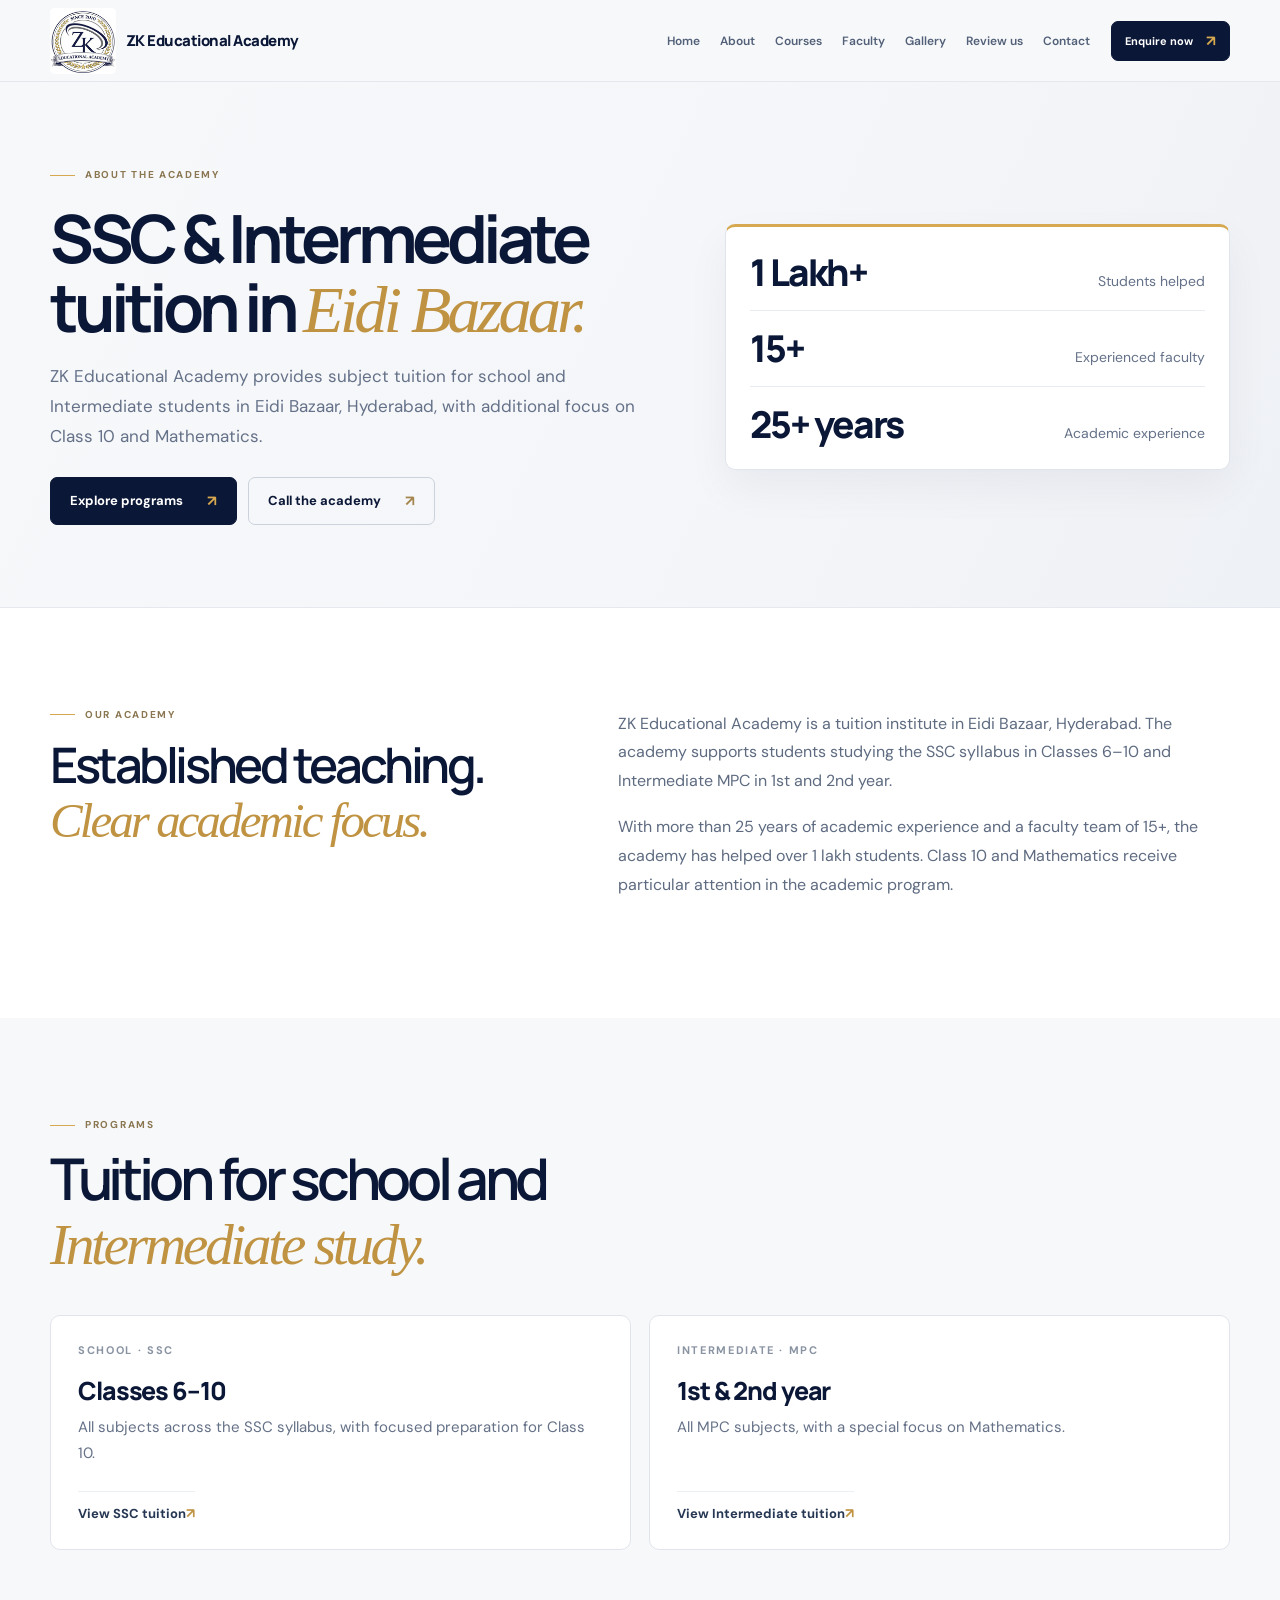
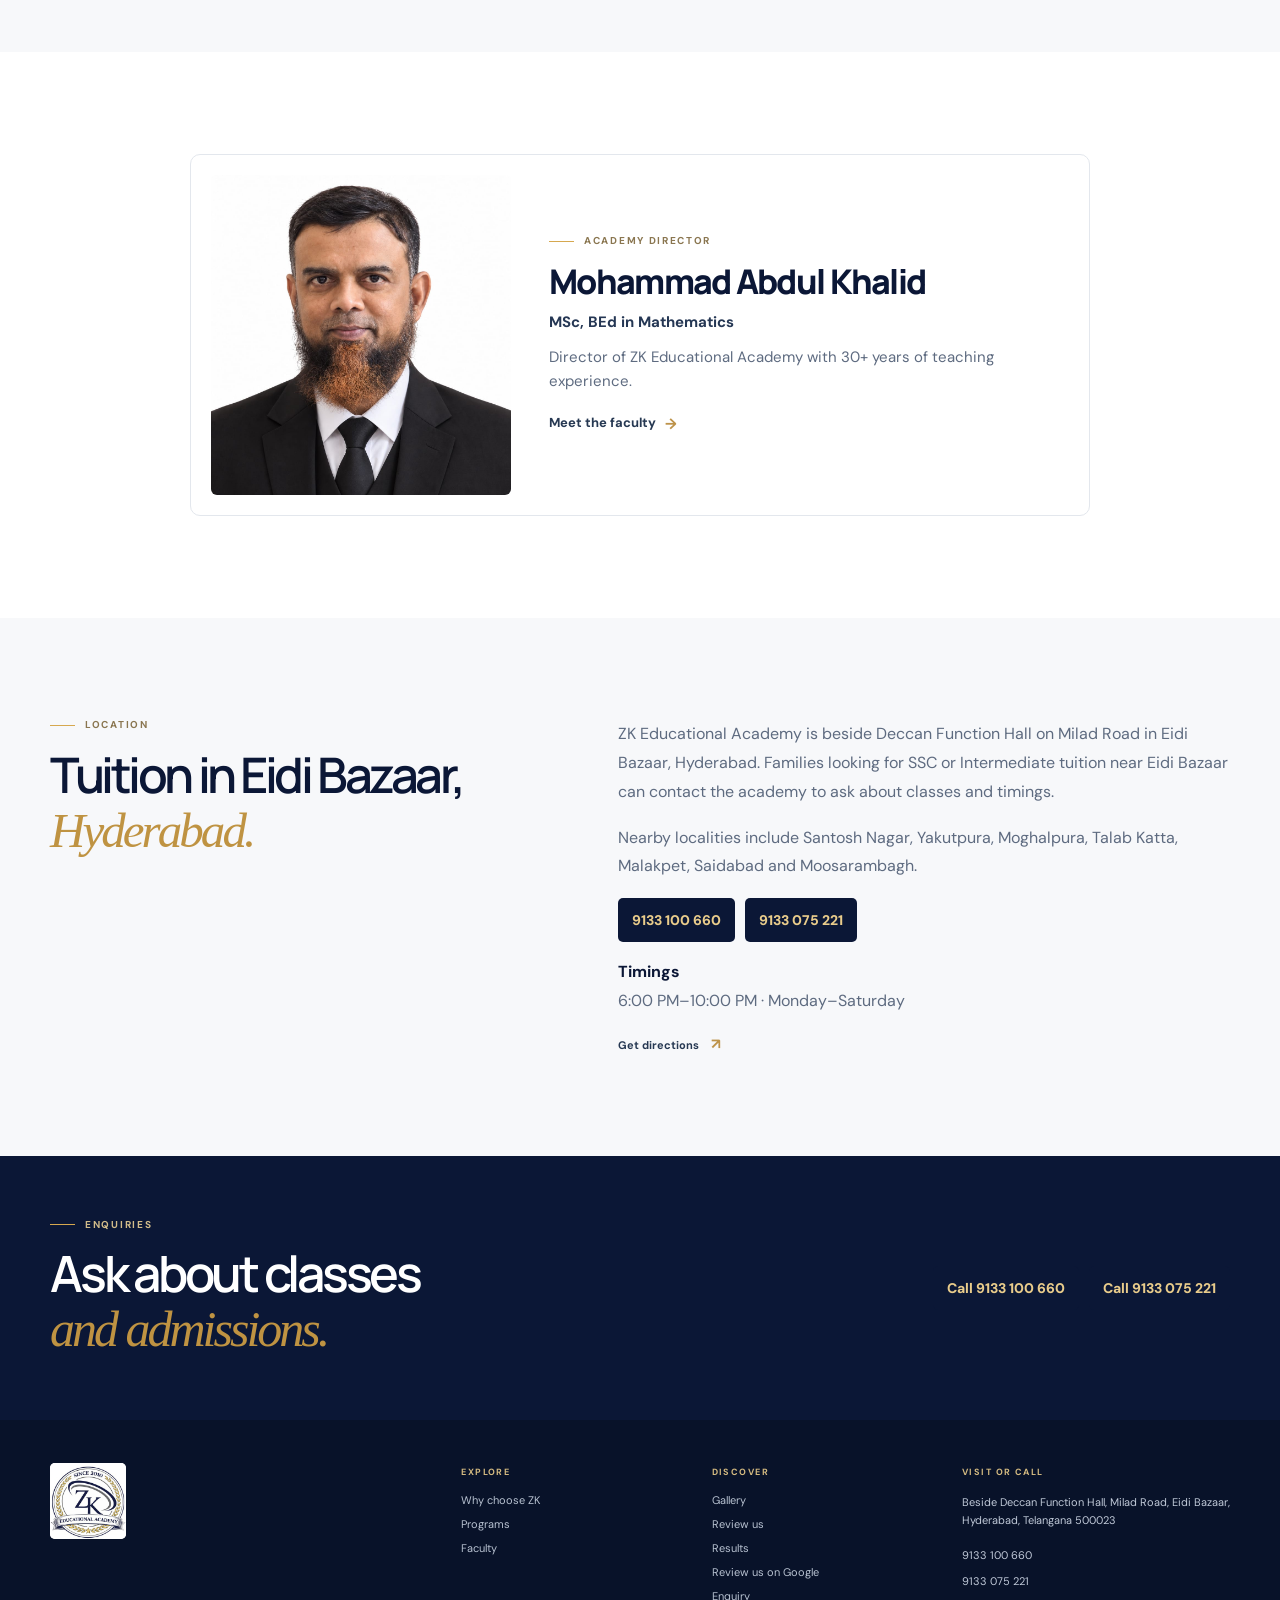
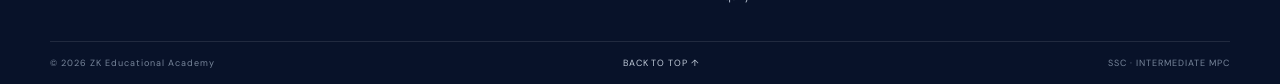
==== commit 3bc32843: "Add files via upload" ====
--- a/about.html
+++ b/about.html
@@ -57,7 +57,7 @@
       <a class="brand" href="index.html#home" aria-label="ZK Educational Academy home"><img class="brand-logo" src="assets/optimized/zk-logo-256.jpeg" width="256" height="256" alt=""><span class="brand-name">ZK Educational Academy</span></a>
       <button class="menu-toggle" aria-label="Open navigation" aria-expanded="false" aria-controls="about-navigation"><span></span><span></span></button>
       <nav class="main-nav" id="about-navigation" aria-label="Main navigation">
-        <a href="index.html#home">Home</a><a href="about.html" aria-current="page">About</a><a href="index.html#courses">Courses</a><a href="index.html#faculty">Faculty</a><a href="gallery.html">Gallery</a><a href="index.html#contact">Contact</a>
+        <a href="index.html#home">Home</a><a href="about.html" aria-current="page">About</a><a href="index.html#courses">Courses</a><a href="index.html#faculty">Faculty</a><a href="gallery.html">Gallery</a><a href="review-us.html">Review us</a><a href="index.html#contact">Contact</a>
         <a class="button button-small" href="index.html#contact">Enquire now <span aria-hidden="true">↗</span></a>
       </nav>
     </div>
@@ -110,7 +110,7 @@
     </section>
     <section class="about-final-cta"><div class="container"><div><div class="eyebrow eyebrow-light"><span class="eyebrow-line"></span> Enquiries</div><h2>Ask about classes<br><em>and admissions.</em></h2></div><div class="about-contact-actions"><a href="tel:+919133100660">Call 9133 100 660</a><a href="tel:+919133075221">Call 9133 075 221</a></div></div></section>
   </main>
-  <footer class="footer"><div class="container footer-main"><div><a class="brand brand-light" href="index.html#home" aria-label="ZK Educational Academy home"><img class="brand-logo" src="assets/optimized/zk-logo-256.jpeg" width="256" height="256" alt="ZK Educational Academy"></a></div><div class="footer-column"><span>EXPLORE</span><a href="index.html#about">Why choose ZK</a><a href="index.html#courses">Programs</a><a href="index.html#faculty">Faculty</a></div><div class="footer-column"><span>DISCOVER</span><a href="gallery.html">Gallery</a><a href="index.html#progress">Results</a><a href="review-us.html">Review us on Google</a><a href="index.html#contact">Enquiry</a></div><div class="footer-column footer-contact"><span>VISIT OR CALL</span><p class="footer-address">Beside Deccan Function Hall, Milad Road, Eidi Bazaar, Hyderabad, Telangana 500023</p><a href="tel:+919133100660">9133 100 660</a><a href="tel:+919133075221">9133 075 221</a></div></div><div class="container footer-bottom"><span>© <span id="year"></span> ZK Educational Academy</span><a href="#top">BACK TO TOP ↑</a><span>SSC · INTERMEDIATE MPC</span></div></footer>
+  <footer class="footer"><div class="container footer-main"><div><a class="brand brand-light" href="index.html#home" aria-label="ZK Educational Academy home"><img class="brand-logo" src="assets/optimized/zk-logo-256.jpeg" width="256" height="256" alt="ZK Educational Academy"></a></div><div class="footer-column"><span>EXPLORE</span><a href="index.html#about">Why choose ZK</a><a href="index.html#courses">Programs</a><a href="index.html#faculty">Faculty</a></div><div class="footer-column"><span>DISCOVER</span><a href="gallery.html">Gallery</a><a href="review-us.html">Review us</a><a href="index.html#progress">Results</a><a href="review-us.html">Review us on Google</a><a href="index.html#contact">Enquiry</a></div><div class="footer-column footer-contact"><span>VISIT OR CALL</span><p class="footer-address">Beside Deccan Function Hall, Milad Road, Eidi Bazaar, Hyderabad, Telangana 500023</p><a href="tel:+919133100660">9133 100 660</a><a href="tel:+919133075221">9133 075 221</a></div></div><div class="container footer-bottom"><span>© <span id="year"></span> ZK Educational Academy</span><a href="#top">BACK TO TOP ↑</a><span>SSC · INTERMEDIATE MPC</span></div></footer>
   <script src="about.js" defer></script>
 </body>
 </html>
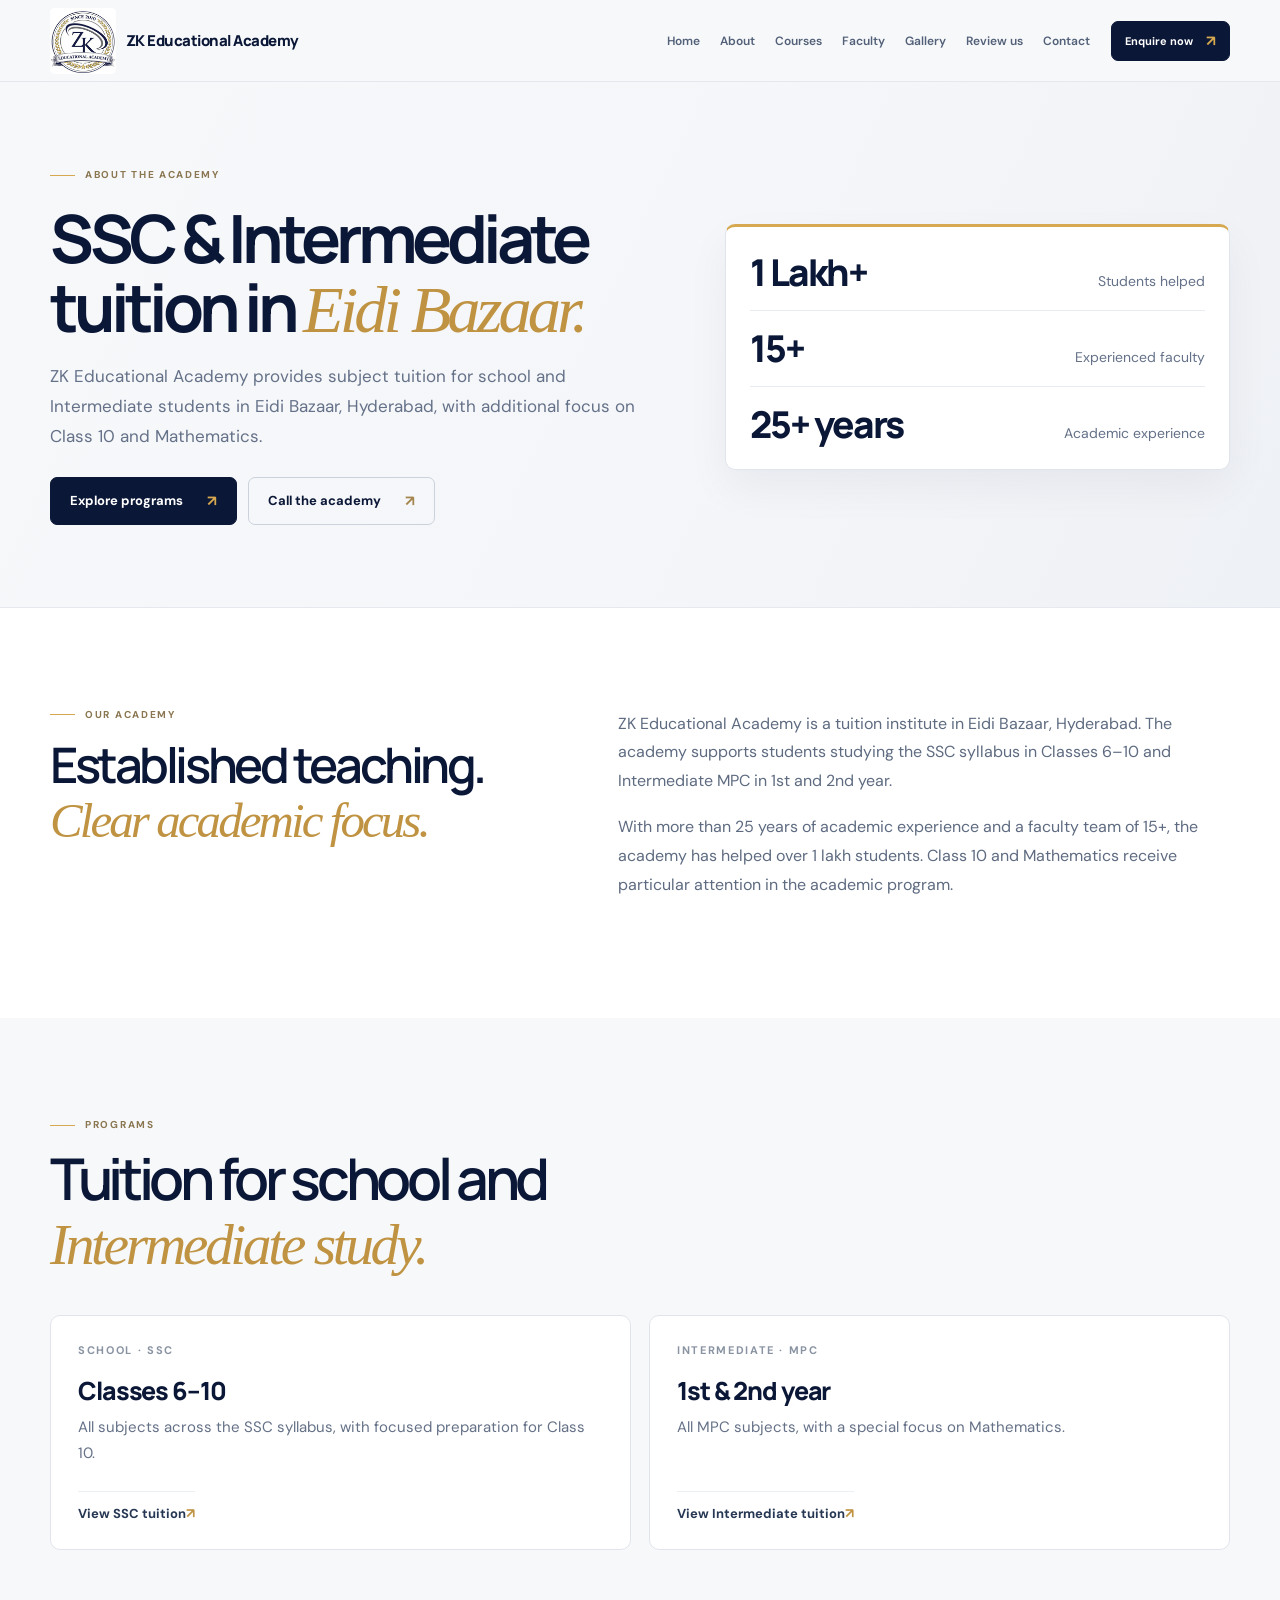
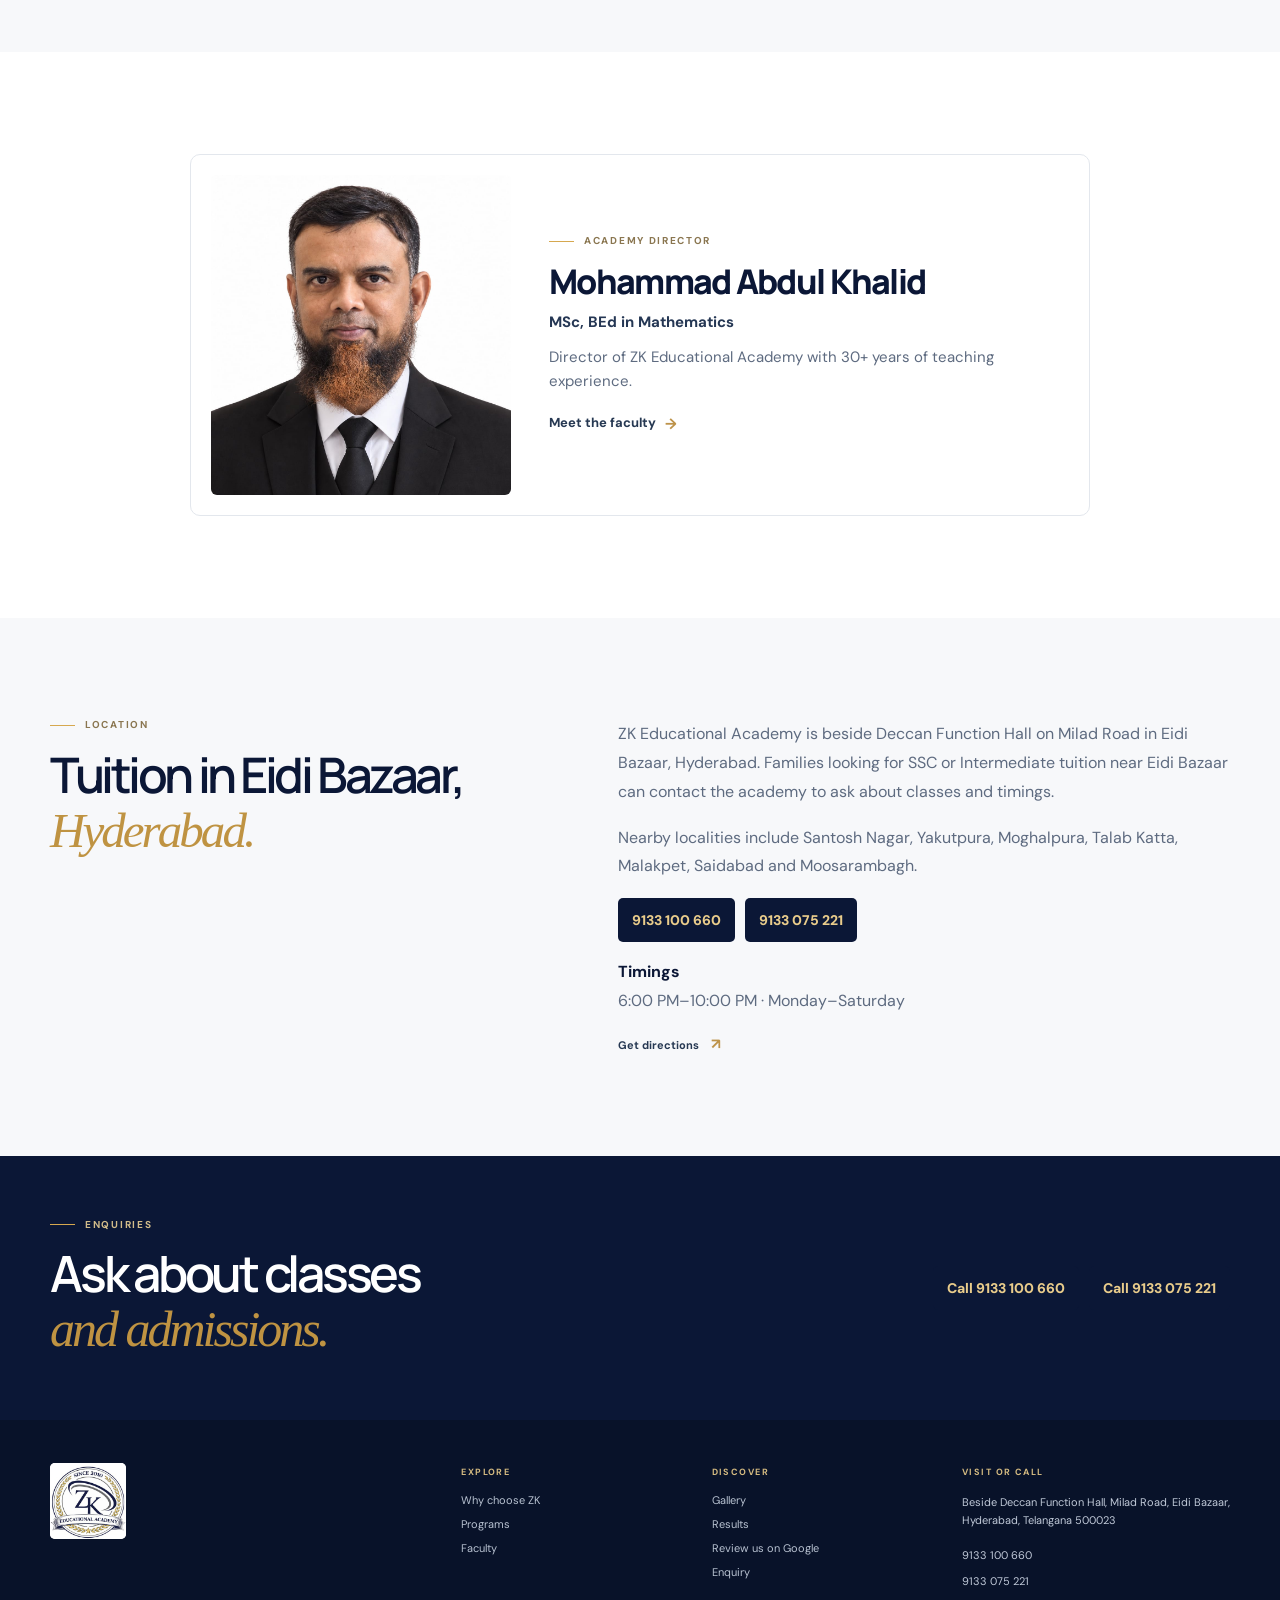
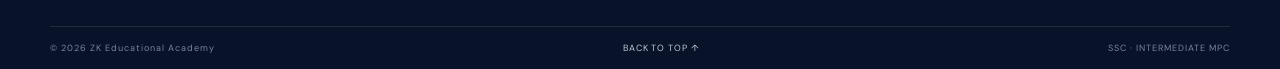
==== commit fc32490a: "Add files via upload" ====
--- a/about.html
+++ b/about.html
@@ -4,8 +4,8 @@
   <meta charset="utf-8">
   <meta name="viewport" content="width=device-width, initial-scale=1">
   <meta name="theme-color" content="#0b1736">
-  <link rel="icon" type="image/jpeg" href="/assets/optimized/zk-logo-256.jpeg">
-  <link rel="apple-touch-icon" href="/assets/optimized/zk-logo-256.jpeg">
+  <link rel="icon" type="image/jpeg" href="/assets/zk-logo.jpeg?v=2">
+  <link rel="apple-touch-icon" href="/assets/zk-logo.jpeg?v=2">
   <meta name="description" content="Learn about ZK Educational Academy in Eidi Bazaar, Hyderabad. SSC Classes 6–10 and Intermediate MPC tuition, experienced faculty, address, timings and contact details.">
   <link rel="canonical" href="https://zkeducationalacademy.in/about.html">
   <meta property="og:type" content="website">
@@ -110,7 +110,7 @@
     </section>
     <section class="about-final-cta"><div class="container"><div><div class="eyebrow eyebrow-light"><span class="eyebrow-line"></span> Enquiries</div><h2>Ask about classes<br><em>and admissions.</em></h2></div><div class="about-contact-actions"><a href="tel:+919133100660">Call 9133 100 660</a><a href="tel:+919133075221">Call 9133 075 221</a></div></div></section>
   </main>
-  <footer class="footer"><div class="container footer-main"><div><a class="brand brand-light" href="index.html#home" aria-label="ZK Educational Academy home"><img class="brand-logo" src="assets/optimized/zk-logo-256.jpeg" width="256" height="256" alt="ZK Educational Academy"></a></div><div class="footer-column"><span>EXPLORE</span><a href="index.html#about">Why choose ZK</a><a href="index.html#courses">Programs</a><a href="index.html#faculty">Faculty</a></div><div class="footer-column"><span>DISCOVER</span><a href="gallery.html">Gallery</a><a href="review-us.html">Review us</a><a href="index.html#progress">Results</a><a href="review-us.html">Review us on Google</a><a href="index.html#contact">Enquiry</a></div><div class="footer-column footer-contact"><span>VISIT OR CALL</span><p class="footer-address">Beside Deccan Function Hall, Milad Road, Eidi Bazaar, Hyderabad, Telangana 500023</p><a href="tel:+919133100660">9133 100 660</a><a href="tel:+919133075221">9133 075 221</a></div></div><div class="container footer-bottom"><span>© <span id="year"></span> ZK Educational Academy</span><a href="#top">BACK TO TOP ↑</a><span>SSC · INTERMEDIATE MPC</span></div></footer>
+  <footer class="footer"><div class="container footer-main"><div><a class="brand brand-light" href="index.html#home" aria-label="ZK Educational Academy home"><img class="brand-logo" src="assets/optimized/zk-logo-256.jpeg" width="256" height="256" alt="ZK Educational Academy"></a></div><div class="footer-column"><span>EXPLORE</span><a href="index.html#about">Why choose ZK</a><a href="index.html#courses">Programs</a><a href="index.html#faculty">Faculty</a></div><div class="footer-column"><span>DISCOVER</span><a href="gallery.html">Gallery</a><a href="index.html#progress">Results</a><a href="review-us.html">Review us on Google</a><a href="index.html#contact">Enquiry</a></div><div class="footer-column footer-contact"><span>VISIT OR CALL</span><p class="footer-address">Beside Deccan Function Hall, Milad Road, Eidi Bazaar, Hyderabad, Telangana 500023</p><a href="tel:+919133100660">9133 100 660</a><a href="tel:+919133075221">9133 075 221</a></div></div><div class="container footer-bottom"><span>© <span id="year"></span> ZK Educational Academy</span><a href="#top">BACK TO TOP ↑</a><span>SSC · INTERMEDIATE MPC</span></div></footer>
   <script src="about.js" defer></script>
 </body>
 </html>
